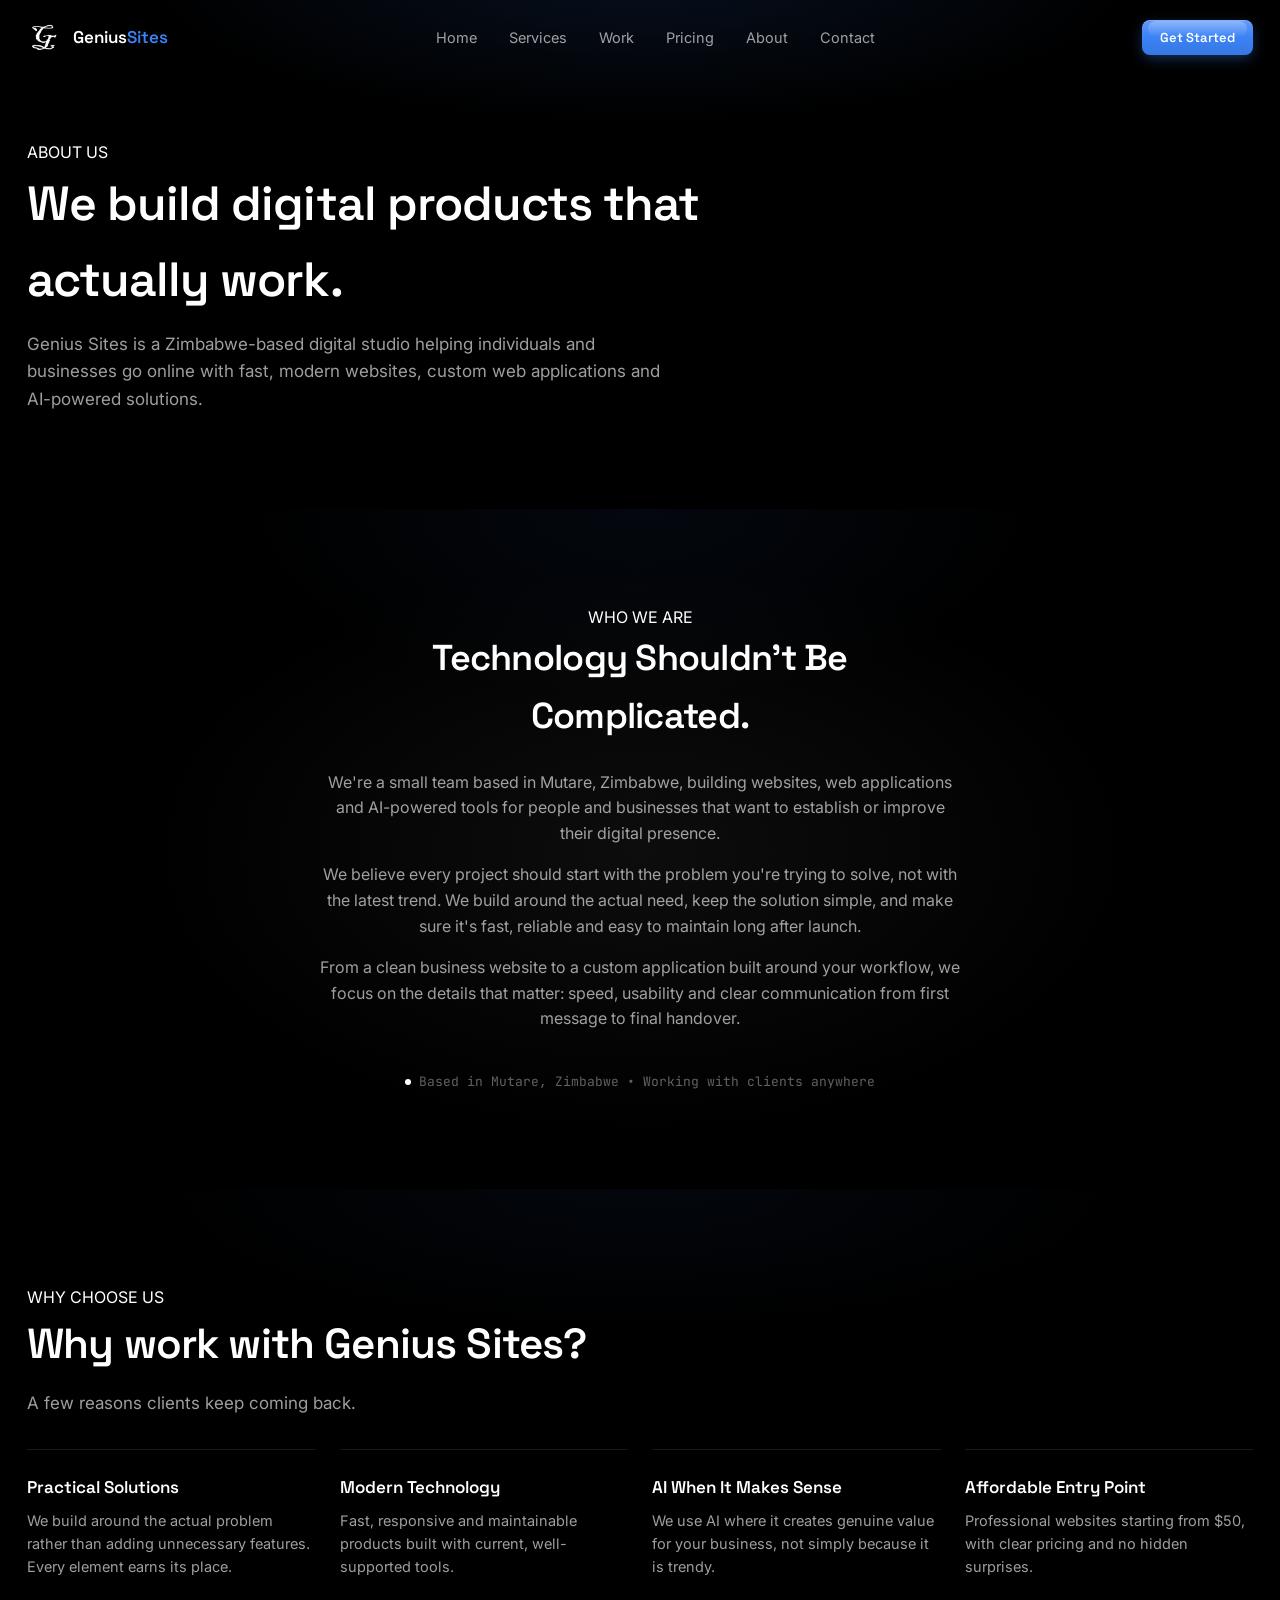
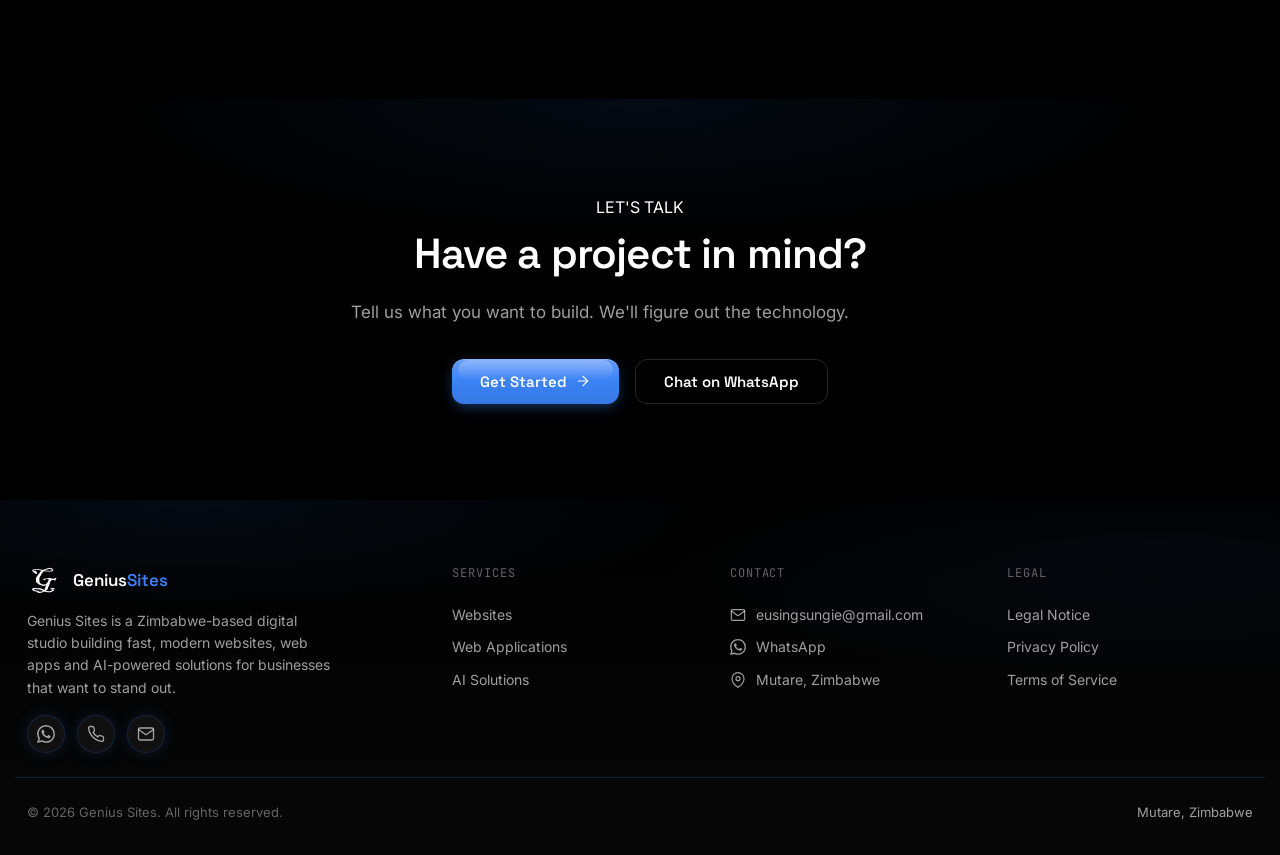
==== about.html @ 7bc40014 "Add About page with About Us and Why Choose Us sections, link nav to it" ====
<!DOCTYPE html>
<html lang="en" class="no-js">
<head>
<script>document.documentElement.classList.replace('no-js','js');</script>
<meta charset="UTF-8">
<meta name="viewport" content="width=device-width, initial-scale=1.0">
<title>About Us — Genius Sites</title>
<meta name="description" content="Learn about Genius Sites, a Zimbabwe-based digital studio building fast, modern websites, custom web applications and AI-powered solutions — and why businesses choose to work with us.">
<link rel="preconnect" href="https://fonts.googleapis.com">
<link rel="preconnect" href="https://fonts.gstatic.com" crossorigin>
<link href="https://fonts.googleapis.com/css2?family=Space+Grotesk:wght@400;500;600;700&family=Inter:wght@400;500;600;700&family=JetBrains+Mono:wght@400;500&display=swap" rel="stylesheet">
<link rel="stylesheet" href="css/style.css">
<link rel="stylesheet" href="css/responsive.css">
</head>
<body>
<!-- ============ NAVBAR ============ -->
<header class="navbar" id="navbar">
  <div class="navbar__inner container">
    <a href="index.html" class="navbar__brand" aria-label="Genius Sites — home">
      <img src="assets/icons/logo.png" alt="Genius Sites logo" class="navbar__logo">
      <span class="navbar__name">Genius<span class="navbar__name-accent">Sites</span></span>
    </a>

    <nav class="navbar__nav" id="primary-nav" aria-label="Primary">
      <a href="index.html#home" class="navbar__link">Home</a>
      <a href="index.html#services" class="navbar__link">Services</a>
      <a href="index.html#work" class="navbar__link">Work</a>
      <a href="index.html#pricing" class="navbar__link">Pricing</a>
      <a href="about.html" class="navbar__link">About</a>
      <a href="index.html#contact" class="navbar__link">Contact</a>
    </nav>

    <div class="navbar__actions">
      <a href="index.html#contact" class="btn btn--primary btn--sm navbar__cta">Get Started</a>
      <button class="navbar__toggle" id="navToggle" aria-expanded="false" aria-controls="mobileNav" aria-label="Open menu">
        <span class="navbar__toggle-line"></span>
        <span class="navbar__toggle-line"></span>
        <span class="navbar__toggle-line"></span>
      </button>
    </div>
  </div>

  <div class="mobile-nav" id="mobileNav" data-state="closed">
    <nav aria-label="Mobile">
      <a href="index.html#home" class="mobile-nav__link">Home</a>
      <a href="index.html#services" class="mobile-nav__link">Services</a>
      <a href="index.html#work" class="mobile-nav__link">Work</a>
      <a href="index.html#pricing" class="mobile-nav__link">Pricing</a>
      <a href="about.html" class="mobile-nav__link">About</a>
      <a href="index.html#contact" class="mobile-nav__link">Contact</a>
    </nav>
    <a href="index.html#contact" class="btn btn--primary mobile-nav__cta">Get Started <svg class="icon" viewBox="0 0 24 24" fill="none" stroke-width="1.75" stroke-linecap="round" stroke-linejoin="round" aria-hidden="true"><line x1="5" y1="12" x2="19" y2="12"></line><polyline points="12 5 19 12 12 19"></polyline></svg></a>
  </div>
</header>

<main id="main">

  <!-- ============ ABOUT PAGE HERO ============ -->
  <section class="about-hero" aria-labelledby="about-hero-heading">
    <div class="container">
      <div class="section-head">
        <p class="eyebrow">ABOUT US</p>
        <h1 id="about-hero-heading" class="section-head__title">We build digital products that actually work.</h1>
        <p class="section-head__sub">Genius Sites is a Zimbabwe-based digital studio helping individuals and businesses go online with fast, modern websites, custom web applications and AI-powered solutions.</p>
      </div>
    </div>
  </section>

  <!-- ============ ABOUT ============ -->
  <section class="about" aria-label="Who we are">
    <div class="container about__container">
      <div class="about__content">
        <p class="eyebrow">WHO WE ARE</p>
        <h2 class="about__title">Technology Shouldn't Be Complicated.</h2>
        <p class="about__text">We're a small team based in Mutare, Zimbabwe, building websites, web applications and AI-powered tools for people and businesses that want to establish or improve their digital presence.</p>
        <p class="about__text">We believe every project should start with the problem you're trying to solve, not with the latest trend. We build around the actual need, keep the solution simple, and make sure it's fast, reliable and easy to maintain long after launch.</p>
        <p class="about__text">From a clean business website to a custom application built around your workflow, we focus on the details that matter: speed, usability and clear communication from first message to final handover.</p>
        <p class="about__location"><span class="about__location-dot" aria-hidden="true"></span>Based in Mutare, Zimbabwe &bull; Working with clients anywhere</p>
      </div>
    </div>
  </section>

  <!-- ============ WHY CHOOSE US ============ -->
  <section class="values" aria-label="Why choose us">
    <div class="container">
      <div class="section-head">
        <p class="eyebrow">WHY CHOOSE US</p>
        <h2 class="section-head__title">Why work with Genius Sites?</h2>
        <p class="section-head__sub">A few reasons clients keep coming back.</p>
      </div>

      <div class="values-grid">
        <div class="value-card reveal-on-scroll">
          <h3 class="value-card__title">Practical Solutions</h3>
          <p class="value-card__desc">We build around the actual problem rather than adding unnecessary features. Every element earns its place.</p>
        </div>
        <div class="value-card reveal-on-scroll">
          <h3 class="value-card__title">Modern Technology</h3>
          <p class="value-card__desc">Fast, responsive and maintainable products built with current, well-supported tools.</p>
        </div>
        <div class="value-card reveal-on-scroll">
          <h3 class="value-card__title">AI When It Makes Sense</h3>
          <p class="value-card__desc">We use AI where it creates genuine value for your business, not simply because it is trendy.</p>
        </div>
        <div class="value-card reveal-on-scroll">
          <h3 class="value-card__title">Affordable Entry Point</h3>
          <p class="value-card__desc">Professional websites starting from $50, with clear pricing and no hidden surprises.</p>
        </div>
      </div>
    </div>
  </section>

  <!-- ============ CTA ============ -->
  <section class="about-cta" aria-label="Start a project">
    <div class="container">
      <div class="section-head">
        <p class="eyebrow">LET'S TALK</p>
        <h2 class="section-head__title">Have a project in mind?</h2>
        <p class="section-head__sub">Tell us what you want to build. We'll figure out the technology.</p>
      </div>
      <div class="about-cta__actions">
        <a href="index.html#contact" class="btn btn--primary btn--lg">Get Started
          <svg class="icon" viewBox="0 0 24 24" fill="none" stroke-width="1.75" stroke-linecap="round" stroke-linejoin="round" aria-hidden="true"><line x1="5" y1="12" x2="19" y2="12"></line><polyline points="12 5 19 12 12 19"></polyline></svg>
        </a>
        <a href="https://wa.me/263776398294" class="btn btn--ghost btn--lg" target="_blank" rel="noopener">Chat on WhatsApp</a>
      </div>
    </div>
  </section>

</main>

<!-- ============ FOOTER ============ -->
<footer class="footer">
  <div class="container footer__inner">
    <div class="footer__brand">
      <a href="index.html" class="navbar__brand">
        <img src="assets/icons/logo.png" alt="Genius Sites logo" class="navbar__logo">
        <span class="navbar__name">Genius<span class="navbar__name-accent">Sites</span></span>
      </a>
      <p class="footer__about">Genius Sites is a Zimbabwe-based digital studio building fast, modern websites, web apps and AI-powered solutions for businesses that want to stand out.</p>
      <div class="footer__social">
        <a href="https://wa.me/263776398294" class="footer__social-link" target="_blank" rel="noopener" aria-label="WhatsApp">
          <svg class="icon" viewBox="0 0 24 24" fill="currentColor" stroke="none" aria-hidden="true"><path d="M17.472 14.382c-.297-.149-1.758-.867-2.03-.967-.273-.099-.471-.148-.67.15-.197.297-.767.966-.94 1.164-.173.199-.347.223-.644.075-.297-.15-1.255-.463-2.39-1.475-.883-.788-1.48-1.761-1.653-2.059-.173-.297-.018-.458.13-.606.134-.133.298-.347.446-.52.149-.174.198-.298.298-.497.099-.198.05-.371-.025-.52-.075-.149-.669-1.612-.916-2.207-.242-.579-.487-.5-.669-.51-.173-.008-.371-.01-.57-.01-.198 0-.52.074-.792.372-.272.297-1.04 1.016-1.04 2.479 0 1.462 1.065 2.875 1.213 3.074.149.198 2.096 3.2 5.077 4.487.709.306 1.262.489 1.694.625.712.227 1.36.195 1.871.118.571-.085 1.758-.719 2.006-1.413.248-.694.248-1.289.173-1.413-.074-.124-.272-.198-.57-.347m-5.421 7.403h-.004a9.87 9.87 0 01-5.031-1.378l-.361-.214-3.741.982.998-3.648-.235-.374a9.86 9.86 0 01-1.51-5.26c.001-5.45 4.436-9.884 9.888-9.884 2.64 0 5.122 1.03 6.988 2.898a9.825 9.825 0 012.893 6.994c-.003 5.45-4.437 9.884-9.885 9.884m8.413-18.297A11.815 11.815 0 0012.05 0C5.495 0 .16 5.335.157 11.892c0 2.096.547 4.142 1.588 5.945L.057 24l6.305-1.654a11.882 11.882 0 005.683 1.448h.005c6.554 0 11.89-5.335 11.893-11.893a11.821 11.821 0 00-3.48-8.413z"></path></svg>
        </a>
        <a href="tel:+263776398294" class="footer__social-link" aria-label="Call +263 776 398 294">
          <svg class="icon" viewBox="0 0 24 24" fill="none" stroke-width="1.75" stroke-linecap="round" stroke-linejoin="round" aria-hidden="true"><path d="M22 16.92v3a2 2 0 0 1-2.18 2 19.79 19.79 0 0 1-8.63-3.07 19.5 19.5 0 0 1-6-6 19.79 19.79 0 0 1-3.07-8.67A2 2 0 0 1 4.11 2h3a2 2 0 0 1 2 1.72 12.84 12.84 0 0 0 .7 2.81 2 2 0 0 1-.45 2.11L8.09 9.91a16 16 0 0 0 6 6l1.27-1.27a2 2 0 0 1 2.11-.45 12.84 12.84 0 0 0 2.81.7A2 2 0 0 1 22 16.92z"></path></svg>
        </a>
        <a href="mailto:eusingsungie@gmail.com" class="footer__social-link" aria-label="Email eusingsungie@gmail.com">
          <svg class="icon" viewBox="0 0 24 24" fill="none" stroke-width="1.75" stroke-linecap="round" stroke-linejoin="round" aria-hidden="true"><path d="M4 4h16c1.1 0 2 .9 2 2v12c0 1.1-.9 2-2 2H4c-1.1 0-2-.9-2-2V6c0-1.1.9-2 2-2z"></path><polyline points="22 6 12 13 2 6"></polyline></svg>
        </a>
      </div>
    </div>

    <div class="footer__col">
      <h4>Services</h4>
      <a href="index.html#services">Websites</a>
      <a href="index.html#services">Web Applications</a>
      <a href="index.html#services">AI Solutions</a>
    </div>

    <div class="footer__col">
      <h4>Contact</h4>
      <a href="mailto:eusingsungie@gmail.com" class="footer__contact">
        <svg class="icon" viewBox="0 0 24 24" fill="none" stroke-width="1.75" stroke-linecap="round" stroke-linejoin="round" aria-hidden="true"><path d="M4 4h16c1.1 0 2 .9 2 2v12c0 1.1-.9 2-2 2H4c-1.1 0-2-.9-2-2V6c0-1.1.9-2 2-2z"></path><polyline points="22 6 12 13 2 6"></polyline></svg>
        <span>eusingsungie@gmail.com</span>
      </a>
      <a href="https://wa.me/263776398294" target="_blank" rel="noopener" class="footer__contact">
        <svg class="icon" viewBox="0 0 24 24" fill="currentColor" stroke="none" aria-hidden="true"><path d="M17.472 14.382c-.297-.149-1.758-.867-2.03-.967-.273-.099-.471-.148-.67.15-.197.297-.767.966-.94 1.164-.173.199-.347.223-.644.075-.297-.15-1.255-.463-2.39-1.475-.883-.788-1.48-1.761-1.653-2.059-.173-.297-.018-.458.13-.606.134-.133.298-.347.446-.52.149-.174.198-.298.298-.497.099-.198.05-.371-.025-.52-.075-.149-.669-1.612-.916-2.207-.242-.579-.487-.5-.669-.51-.173-.008-.371-.01-.57-.01-.198 0-.52.074-.792.372-.272.297-1.04 1.016-1.04 2.479 0 1.462 1.065 2.875 1.213 3.074.149.198 2.096 3.2 5.077 4.487.709.306 1.262.489 1.694.625.712.227 1.36.195 1.871.118.571-.085 1.758-.719 2.006-1.413.248-.694.248-1.289.173-1.413-.074-.124-.272-.198-.57-.347m-5.421 7.403h-.004a9.87 9.87 0 01-5.031-1.378l-.361-.214-3.741.982.998-3.648-.235-.374a9.86 9.86 0 01-1.51-5.26c.001-5.45 4.436-9.884 9.888-9.884 2.64 0 5.122 1.03 6.988 2.898a9.825 9.825 0 012.893 6.994c-.003 5.45-4.437 9.884-9.885 9.884m8.413-18.297A11.815 11.815 0 0012.05 0C5.495 0 .16 5.335.157 11.892c0 2.096.547 4.142 1.588 5.945L.057 24l6.305-1.654a11.882 11.882 0 005.683 1.448h.005c6.554 0 11.89-5.335 11.893-11.893a11.821 11.821 0 00-3.48-8.413z"></path></svg>
        <span>WhatsApp</span>
      </a>
      <span class="footer__placeholder footer__contact">
        <svg class="icon" viewBox="0 0 24 24" fill="none" stroke-width="1.75" stroke-linecap="round" stroke-linejoin="round" aria-hidden="true"><path d="M21 10c0 7-9 13-9 13s-9-6-9-13a9 9 0 0 1 18 0z"></path><circle cx="12" cy="10" r="3"></circle></svg>
        <span>Mutare, Zimbabwe</span>
      </span>
    </div>

    <div class="footer__col">
      <h4>Legal</h4>
      <a href="legal.html#legal-notice">Legal Notice</a>
      <a href="legal.html#privacy-policy">Privacy Policy</a>
      <a href="legal.html#terms-of-service">Terms of Service</a>
    </div>
  </div>

  <div class="container footer__bottom">
    <p>© 2026 Genius Sites. All rights reserved.</p>
    <p class="footer__location">Mutare, Zimbabwe</p>
  </div>
</footer>

<script src="js/animations.js" defer></script>
<script src="js/main.js" defer></script>
</body>
</html>
---- css/style.css ----
:root {
  /* Color: true black base with graduated near-black surfaces */
  --bg: #000000;
  --bg-alt: #060606;
  --surface: #0c0c0c;
  --surface-2: #101010;
  --surface-hover: #151515;
  --border: rgba(255, 255, 255, 0.09);
  --border-strong: rgba(255, 255, 255, 0.18);

  --text-primary: #ffffff;
  --text-secondary: rgba(255, 255, 255, 0.62);
  --text-tertiary: rgba(255, 255, 255, 0.38);

  /* White is the only accent. Contrast does the work color did before. */
  --accent: #ffffff;
  --accent-hover: #e6e6e6;
  --accent-dim: rgba(255, 255, 255, 0.08);
  --accent-border: rgba(255, 255, 255, 0.24);

  /* Brand accent — electric blue, used sparingly across touchpoints */
  --brand: #3b82f6;
  --brand-hover: #2563eb;
  --brand-dim: rgba(59, 130, 246, 0.14);
  --brand-glow: rgba(59, 130, 246, 0.45);
  --brand-border: rgba(59, 130, 246, 0.4);

  /* Reserved semantic colors — used only where meaning requires it
     (form errors, live-status), never for branding or decoration */
  --error: #ff6b6b;

  /* Type */
  --font-display: "Space Grotesk", "Inter", sans-serif;
  --font-heading: "Space Grotesk", "Inter", sans-serif;
  --font-body: "Inter", -apple-system, BlinkMacSystemFont, sans-serif;
  --font-mono: "JetBrains Mono", "SFMono-Regular", Consolas, monospace;

  /* Spacing scale */
  --sp-1: 4px;
  --sp-2: 8px;
  --sp-3: 12px;
  --sp-4: 16px;
  --sp-5: 24px;
  --sp-6: 32px;
  --sp-7: 48px;
  --sp-8: 64px;
  --sp-9: 96px;
  --sp-10: 128px;

  /* Radius */
  --radius-sm: 6px;
  --radius-md: 12px;
  --radius-lg: 20px;
  --radius-full: 999px;
  --radius-btn: 8px;
  --radius-btn-lg: 12px;

  /* Motion */
  --ease: cubic-bezier(0.22, 1, 0.36, 1);
  --dur-fast: 160ms;
  --dur-med: 320ms;
  --dur-slow: 600ms;

  --container-w: 1250px;
  --nav-h: 76px;
}

/* ============ RESET ============ */
*, *::before, *::after { box-sizing: border-box; }
html { scroll-behavior: smooth; }
body {
  margin: 0;
  background:
    radial-gradient(ellipse 80% 45% at 50% -10%, rgba(59, 130, 246, 0.08), transparent 65%),
    var(--bg);
  color: var(--text-primary);
  font-family: var(--font-body);
  font-size: 16px;
  line-height: 1.6;
  -webkit-font-smoothing: antialiased;
  overflow-x: hidden;
}
img { max-width: 100%; display: block; }
a { color: inherit; text-decoration: none; }
ul, ol { margin: 0; padding: 0; list-style: none; }
h1, h2, h3, h4, p { margin: 0; }
button { font: inherit; cursor: pointer; background: none; border: none; color: inherit; }
input, select, textarea { font: inherit; }

.icon {
  width: 16px;
  height: 16px;
  flex-shrink: 0;
  stroke: currentColor;
  vertical-align: -2px;
}
.icon--lg { width: 20px; height: 20px; }

.sr-only {
  position: absolute; width: 1px; height: 1px;
  padding: 0; margin: -1px; overflow: hidden;
  clip: rect(0,0,0,0); white-space: nowrap; border: 0;
}
.skip-link {
  position: absolute; top: -48px; left: var(--sp-4);
  background: #fff; color: #000;
  padding: var(--sp-3) var(--sp-4); border-radius: var(--radius-sm);
  z-index: 999; transition: top var(--dur-fast) var(--ease);
  font-weight: 600;
}
.skip-link:focus { top: var(--sp-4); }

:focus-visible {
  outline: 2px solid var(--brand);
  outline-offset: 3px;
  border-radius: var(--radius-sm);
}

.container {
  max-width: var(--container-w);
  margin: 0 auto;
  padding: 0 var(--sp-3);
}

@media (prefers-reduced-motion: reduce) {
  *, *::before, *::after {
    animation-duration: 0.001ms !important;
    animation-iteration-count: 1 !important;
    transition-duration: 0.001ms !important;
    scroll-behavior: auto !important;
  }
}

/* ============ TYPOGRAPHY ============ */
.section-head {
  max-width: 640px;
  margin: 0 0 var(--sp-6);
}
.section-head__title {
  font-family: var(--font-display);
  font-size: clamp(28px, 3.6vw, 42px);
  font-weight: 600;
  letter-spacing: -0.02em;
  color: var(--text-primary);
  margin-bottom: var(--sp-3);
}
.section-head__sub {
  color: var(--text-secondary);
  font-size: 17px;
  max-width: 560px;
}

/* ============ BUTTONS ============ */
.btn, .btn-primary, .btn-outline, .btn-danger {
  display: inline-flex;
  align-items: center;
  justify-content: center;
  gap: var(--sp-2);
  padding: 10px 20px;
  font-family: var(--font-heading);
  font-size: 14px;
  font-weight: 600;
  line-height: 1;
  border: none;
  border-radius: var(--radius-btn);
  cursor: pointer;
  transition: transform var(--dur-fast) var(--ease), background var(--dur-fast) var(--ease), border-color var(--dur-fast) var(--ease), box-shadow var(--dur-fast) var(--ease), color var(--dur-fast) var(--ease);
  white-space: nowrap;
  text-decoration: none;
}
.btn:active, .btn-primary:active, .btn-outline:active, .btn-danger:active { transform: translateY(0); }

.btn--sm, .btn-sm { padding: 8px 18px; font-size: 13px; }
.btn--lg, .btn-lg { padding: 14px 28px; font-size: 15px; border-radius: var(--radius-btn-lg); }
.btn--full, .btn-full { width: 100%; justify-content: center; }

/* Primary — glossy 3D signature */
.btn--primary, .btn-primary {
  position: relative;
  background: linear-gradient(180deg, rgba(255,255,255,0.20) 0%, rgba(255,255,255,0) 50%, rgba(0,0,0,0.08) 100%), var(--brand);
  color: #fff;
  box-shadow: 0 4px 14px -2px var(--brand-glow), inset 0 1px 0 rgba(255,255,255,0.22);
}
.btn--primary::after, .btn-primary::after {
  content: '';
  position: absolute;
  top: 1px; left: 6px; right: 6px;
  height: 45%;
  background: linear-gradient(180deg, rgba(255,255,255,0.28) 0%, rgba(255,255,255,0) 100%);
  border-radius: inherit;
  pointer-events: none;
}
.btn--primary:hover, .btn-primary:hover {
  background: linear-gradient(180deg, rgba(255,255,255,0.22) 0%, rgba(255,255,255,0) 50%, rgba(0,0,0,0.06) 100%), var(--brand-hover);
  box-shadow: 0 6px 20px -2px var(--brand-glow), inset 0 1px 0 rgba(255,255,255,0.25);
  transform: translateY(-1px);
}
.btn--primary:active, .btn-primary:active {
  box-shadow: 0 1px 3px rgba(0,0,0,0.30), inset 0 2px 4px rgba(0,0,0,0.12);
}
.btn--primary .icon { stroke: #fff; }

/* Outline — dark landing theme */
.btn--secondary, .btn--ghost, .btn-outline {
  background: transparent;
  color: var(--text-primary);
  border: 1.5px solid rgba(255,255,255,0.15);
}
.btn--secondary:hover, .btn--ghost:hover, .btn-outline:hover {
  border-color: var(--brand);
  color: var(--text-primary);
  background: var(--brand-dim);
}

/* Danger */
.btn-danger {
  background: linear-gradient(180deg, rgba(255,255,255,0.20) 0%, rgba(255,255,255,0) 50%, rgba(0,0,0,0.08) 100%), var(--error);
  color: #fff;
  box-shadow: 0 4px 14px -2px rgba(220, 38, 38, 0.30), inset 0 1px 0 rgba(255,255,255,0.20);
}
.btn-danger:hover {
  background: linear-gradient(180deg, rgba(255,255,255,0.22) 0%, rgba(255,255,255,0) 50%, rgba(0,0,0,0.06) 100%), #b91c1c;
  box-shadow: 0 8px 24px -4px rgba(220, 38, 38, 0.35), inset 0 1px 0 rgba(255,255,255,0.22);
  transform: translateY(-1px);
}

/* ============ BADGES ============ */
.badge-row { display: flex; flex-wrap: wrap; gap: var(--sp-2); margin: var(--sp-4) 0; }
.badge {
  font-family: var(--font-mono);
  font-size: 11.5px;
  letter-spacing: 0.03em;
  padding: 5px 11px;
  border-radius: var(--radius-full);
  border: 1px solid var(--border-strong);
  color: var(--text-secondary);
  background: var(--surface-2);
}
.badge--accent { color: #fff; border-color: var(--brand); background: var(--brand); font-weight: 600; }

/* ============ NAVBAR ============ */
.navbar {
  position: fixed;
  top: 0; left: 0; right: 0;
  z-index: 100;
  height: var(--nav-h);
  display: flex;
  align-items: center;
  background: transparent;
  border-bottom: 1px solid transparent;
  transition: background var(--dur-med) var(--ease), border-color var(--dur-med) var(--ease);
}
.navbar[data-scrolled="true"] {
  background: rgba(0, 0, 0, 0.78);
  backdrop-filter: blur(14px) saturate(140%);
  -webkit-backdrop-filter: blur(14px) saturate(140%);
  border-bottom-color: var(--border);
}
.navbar__inner {
  display: flex;
  align-items: center;
  justify-content: space-between;
  width: 100%;
}
.navbar__brand { display: flex; align-items: center; gap: var(--sp-3); }
.navbar__logo {
  width: 34px; height: 34px;
  object-fit: contain;
  border-radius: var(--radius-sm);
}
.navbar__mark {
  width: 34px; height: 34px;
  display: grid; place-items: center;
  background: #fff;
  border: 1px solid #fff;
  border-radius: var(--radius-sm);
  color: #000;
  font-family: var(--font-mono);
  font-size: 13px; font-weight: 700;
}
.navbar__name {
  font-family: var(--font-display);
  font-weight: 600;
  font-size: 17px;
  color: var(--text-primary);
}
.navbar__name-accent { color: var(--brand); }

.navbar__nav { display: flex; align-items: center; gap: var(--sp-6); }
.navbar__link {
  font-size: 14.5px;
  color: var(--text-secondary);
  position: relative;
  padding: 6px 0;
  transition: color var(--dur-fast) var(--ease);
}
.navbar__link::after {
  content: "";
  position: absolute; left: 0; right: 100%; bottom: 0;
  height: 1px; background: var(--brand);
  transition: right var(--dur-med) var(--ease);
}
.navbar__link:hover { color: var(--text-primary); }
.navbar__link:hover::after { right: 0; }

.navbar__actions { display: flex; align-items: center; gap: var(--sp-4); }
.navbar__cta { display: inline-flex; padding-top: 11px; padding-bottom: 11px; }

.navbar__toggle {
  display: none;
  flex-direction: column;
  justify-content: center;
  gap: 5px;
  width: 40px; height: 40px;
  background: var(--surface-2);
  border: 1px solid var(--border-strong);
  border-radius: var(--radius-sm);
}
.navbar__toggle-line {
  width: 18px; height: 1.5px;
  background: var(--text-primary);
  margin: 0 auto;
  transition: transform var(--dur-med) var(--ease), opacity var(--dur-fast) var(--ease);
}
.navbar__toggle[aria-expanded="true"] .navbar__toggle-line:nth-child(1) { transform: translateY(6.5px) rotate(45deg); }
.navbar__toggle[aria-expanded="true"] .navbar__toggle-line:nth-child(2) { opacity: 0; }
.navbar__toggle[aria-expanded="true"] .navbar__toggle-line:nth-child(3) { transform: translateY(-6.5px) rotate(-45deg); }

.mobile-nav { display: none; }

/* ============ HERO ============ */
.hero {
  position: relative;
  padding: calc(var(--nav-h) + var(--sp-9)) 0 var(--sp-9);
  overflow: hidden;
  background:
    radial-gradient(ellipse 65% 40% at 50% -5%, rgba(59, 130, 246, 0.14), transparent 65%),
    radial-gradient(ellipse 70% 55% at 50% 0%, #131313 0%, #000 60%),
    #000;
}
.hero__grid {
  position: absolute;
  inset: 0;
  background-image:
    linear-gradient(to right, rgba(255,255,255,0.045) 1px, transparent 1px),
    linear-gradient(to bottom, rgba(255,255,255,0.045) 1px, transparent 1px);
  background-size: 64px 64px;
  mask-image: radial-gradient(ellipse 60% 55% at 50% 20%, black 10%, transparent 75%);
  -webkit-mask-image: radial-gradient(ellipse 60% 55% at 50% 20%, black 10%, transparent 75%);
  pointer-events: none;
}
.hero__container { position: relative; text-align: center; max-width: 820px; }
.hero__eyebrow { justify-content: center; }
.hero__headline {
  font-family: var(--font-display);
  font-weight: 600;
  font-size: clamp(34px, 5.6vw, 62px);
  line-height: 1.12;
  letter-spacing: -0.03em;
  color: var(--text-primary);
}
.hero__headline span { display: block; }
.hero__headline-accent {
  background: linear-gradient(100deg, #fff 15%, var(--brand) 45%, #9bc1ff 60%, var(--brand) 75%, #fff 90%);
  background-size: 250% 100%;
  -webkit-background-clip: text;
  background-clip: text;
  color: transparent;
  animation: sheen 6s ease-in-out infinite;
}
@keyframes sheen {
  0%, 100% { background-position: 0% 50%; }
  50% { background-position: 100% 50%; }
}
.hero__sub {
  margin: var(--sp-6) auto 0;
  max-width: 560px;
  font-size: 18px;
  color: var(--text-secondary);
}
.hero__actions {
  display: flex;
  justify-content: center;
  gap: var(--sp-4);
  margin-top: var(--sp-7);
  flex-wrap: wrap;
}
.hero__price {
  margin-top: var(--sp-6);
  font-family: var(--font-mono);
  font-size: 13.5px;
  color: var(--text-tertiary);
}
.hero__price strong { color: var(--text-primary); }

/* Floating contact rail — bottom-left, visible before scrolling */
.hero__contacts {
  position: fixed;
  left: clamp(16px, 2vw, 28px);
  bottom: clamp(16px, 2vw, 28px);
  z-index: 60;
  display: flex;
  flex-direction: column;
  gap: var(--sp-3);
  transition: opacity var(--dur-med) var(--ease), transform var(--dur-med) var(--ease), visibility var(--dur-med) var(--ease);
}
.hero__contacts.is-hidden {
  opacity: 0;
  transform: translateY(12px);
  visibility: hidden;
  pointer-events: none;
}
.hero__contact {
  position: relative;
  width: 40px;
  height: 40px;
  display: inline-block;
  background: var(--surface-2);
  border-radius: 50%;
  color: var(--text-secondary);
  border: 1px solid rgba(59, 130, 246, 0.18);
  box-shadow: 0 0 18px -6px var(--brand-glow);
  transition: background var(--dur-fast) var(--ease), color var(--dur-fast) var(--ease), transform var(--dur-fast) var(--ease);
}
.hero__contact .icon {
  position: absolute;
  top: 50%;
  left: 50%;
  transform: translate(-50%, -50%);
  width: 18px;
  height: 18px;
  margin: 0;
  stroke-width: 1.75;
  transition: transform var(--dur-med) var(--ease), color var(--dur-fast) var(--ease);
}
.hero__contact:hover { color: var(--brand); transform: translateY(-2px); }
.hero__contact:hover .icon { transform: translate(-50%, -50%) scale(1.4); }
.hero__contact .icon[fill="currentColor"] { stroke: none; }

/* reveal-on-load (hero) */
.reveal {
  opacity: 0;
  transform: translateY(16px);
  animation: reveal-in var(--dur-slow) var(--ease) forwards;
}
.reveal--1 { animation-delay: .05s; }
.reveal--2 { animation-delay: .13s; }
.reveal--3 { animation-delay: .21s; }
.reveal--4 { animation-delay: .30s; }
.reveal--5 { animation-delay: .38s; }
.reveal--6 { animation-delay: .46s; }
@keyframes reveal-in { to { opacity: 1; transform: translateY(0); } }

/* reveal-on-scroll (rest of page) */
.reveal-on-scroll {
  opacity: 0;
  transform: translateY(24px);
  transition: opacity 0.7s var(--ease), transform 0.7s var(--ease);
}
.reveal-on-scroll.is-visible { opacity: 1; transform: translateY(0); }
/* No-JS fallback: never leave content invisible if animations.js fails to load */
.no-js .reveal-on-scroll { opacity: 1; transform: none; }

/* ============ FEATURED PROJECT ============ */
.featured { padding: var(--sp-8) 0; background: radial-gradient(ellipse 75% 60% at 50% -10%, rgba(59, 130, 246, 0.09), transparent 70%), linear-gradient(180deg, #000 0%, #070707 100%); }
.featured__card {
  display: grid;
  grid-template-columns: 1.1fr 1fr;
  gap: var(--sp-8);
  align-items: center;
  background: linear-gradient(155deg, rgba(59,130,246,0.06), transparent 30%), linear-gradient(155deg, #0e0e0e 0%, #070707 100%);
  border: 1px solid rgba(59, 130, 246, 0.18);
  border-radius: var(--radius-lg);
  padding: var(--sp-8);
}
.featured__browser {
  border-radius: var(--radius-md);
  border: 1px solid var(--border-strong);
  overflow: hidden;
  background: linear-gradient(160deg, #111 0%, #020202 100%);
}
.featured__browser--image {
  position: relative;
  height: 360px;
  background-size: contain;
  background-position: center;
  background-repeat: no-repeat;
}
.featured__browser--image::after {
  content: "";
  position: absolute;
  inset: 0;
  background: linear-gradient(180deg, rgba(0, 0, 0, 0.1) 0%, rgba(0, 0, 0, 0) 45%, rgba(0, 0, 0, 0.5) 100%);
}
.featured__browser-bar {
  display: flex; gap: 6px;
  padding: var(--sp-3) var(--sp-4);
  border-bottom: 1px solid var(--border);
}
.featured__browser-bar span {
  width: 9px; height: 9px; border-radius: 50%;
  background: var(--border-strong);
}
.featured__browser-body { padding: var(--sp-6); }
.featured__mock-chart {
  display: flex; align-items: flex-end; gap: var(--sp-3);
  height: 120px; margin-bottom: var(--sp-6);
}
.featured__mock-chart .bar {
  flex: 1;
  height: var(--h);
  background: linear-gradient(180deg, #fff, rgba(255,255,255,0.15));
  border-radius: 4px 4px 0 0;
}
.featured__mock-lines span {
  display: block; height: 8px; border-radius: 4px;
  background: var(--border-strong);
  margin-bottom: var(--sp-3);
}
.featured__mock-lines span:nth-child(1) { width: 90%; }
.featured__mock-lines span:nth-child(2) { width: 65%; }
.featured__mock-lines span:nth-child(3) { width: 78%; }

.featured__title {
  font-family: var(--font-display);
  font-size: 30px; font-weight: 600;
  margin-bottom: var(--sp-2);
}
.featured__subtitle { color: var(--text-secondary); font-size: 15px; font-weight: 500; margin-bottom: var(--sp-4); }
.featured__desc { color: var(--text-secondary); font-size: 16px; max-width: 480px; }
.featured__actions { display: flex; gap: var(--sp-4); margin-top: var(--sp-5); flex-wrap: wrap; }

/* Featured carousel */
.featured-carousel { position: relative; }
.featured-carousel__viewport {
  position: relative;
  overflow: hidden;
  border-radius: var(--radius-lg);
}
.featured-carousel__track {
  display: flex;
  transition: transform 0.75s cubic-bezier(0.16, 1, 0.3, 1);
}
.featured-carousel__track > .featured__card {
  flex: 0 0 100%;
  min-width: 0;
  transition: opacity 0.6s ease;
}
.featured-carousel__track > .featured__card:not(.is-active) { opacity: 0.4; }
.featured-carousel__nav {
  display: flex;
  align-items: center;
  justify-content: center;
  margin-top: var(--sp-5);
}
.featured-carousel__arrow {
  position: absolute;
  top: 50%;
  transform: translateY(-50%);
  z-index: 5;
  width: 44px; height: 44px;
  display: inline-flex; align-items: center; justify-content: center;
  border-radius: 50%;
  border: 1px solid var(--border-strong);
  background: rgba(12, 12, 12, 0.85);
  color: var(--text-primary);
  box-shadow: 0 6px 18px -8px rgba(0, 0, 0, 0.8);
  transition: color var(--dur-fast) var(--ease), border-color var(--dur-fast) var(--ease), background var(--dur-fast) var(--ease), transform var(--dur-fast) var(--ease);
}
.featured-carousel__arrow:hover { color: var(--brand); border-color: var(--brand-border); background: var(--brand-dim); }
.featured-carousel__arrow[data-dir="prev"] { left: var(--sp-4); }
.featured-carousel__arrow[data-dir="next"] { right: var(--sp-4); }
.featured-carousel__dots { display: flex; gap: var(--sp-2); }
.featured-carousel__dot {
  width: 8px; height: 8px;
  padding: 0;
  border-radius: var(--radius-full);
  background: var(--border-strong);
  transition: width var(--dur-med) var(--ease), background var(--dur-med) var(--ease);
}
.featured-carousel__dot.is-active { background: var(--brand); width: 24px; }
.featured-carousel__dot:focus-visible { outline: 2px solid var(--brand); outline-offset: 2px; }

/* ============ SERVICES ============ */
.services { padding: var(--sp-9) 0; background: radial-gradient(ellipse 60% 40% at 50% 0%, rgba(59, 130, 246, 0.07), transparent 70%), #000; }
.service-grid {
  display: grid;
  grid-template-columns: repeat(3, 1fr);
  gap: var(--sp-5);
}
.service-card {
  background: linear-gradient(160deg, #0d0d0d 0%, #050505 100%);
  border: 1px solid var(--border);
  border-radius: var(--radius-lg);
  padding: var(--sp-6);
  transition: transform var(--dur-med) var(--ease), border-color var(--dur-med) var(--ease), background var(--dur-med) var(--ease);
}
.service-card:hover {
  transform: translateY(-4px);
  border-color: var(--brand-border);
  background: linear-gradient(160deg, rgba(59,130,246,0.08), transparent 35%), linear-gradient(160deg, #141414 0%, #060606 100%);
}
.service-card--accent { border-color: var(--brand-border); }
.service-card__top {
  display: flex;
  align-items: center;
  justify-content: space-between;
  margin-bottom: var(--sp-4);
}
.service-card__icon {
  width: 44px; height: 44px;
  display: inline-flex; align-items: center; justify-content: center;
  border-radius: var(--radius-md);
  background: var(--surface-2);
  border: 1px solid var(--border);
  color: var(--brand);
}
.service-card--accent .service-card__icon {
  background: var(--brand-dim);
  border-color: var(--brand-border);
  color: var(--brand);
}
.service-card__index {
  font-family: var(--font-mono);
  font-size: 13px;
  color: var(--text-tertiary);
}
.service-card__title {
  font-family: var(--font-display);
  font-size: 21px; font-weight: 600;
  margin: 0 0 var(--sp-2);
}
.service-card__desc { color: var(--text-secondary); font-size: 15px; margin-bottom: var(--sp-5); }
.service-card__list {
  border-top: 1px solid var(--border);
  padding-top: var(--sp-4);
  margin-bottom: var(--sp-5);
}
.service-card__list li {
  color: var(--text-secondary);
  font-size: 14px;
  padding: 5px 0;
  position: relative;
  padding-left: 16px;
}
.service-card__list li::before {
  content: "";
  position: absolute; left: 0; top: 12px;
  width: 5px; height: 1px;
  background: var(--text-tertiary);
}
.service-card__cta {
  font-weight: 600; font-size: 14.5px;
  color: var(--text-primary);
  display: inline-flex; align-items: center; gap: 6px;
}
.service-card__cta:hover { color: var(--text-secondary); }

/* ============ AI DEMO / CHAT ============ */
@keyframes pulse-dot { 0%, 100% { opacity: 1; } 50% { opacity: 0.4; } }
.chat-widget__title { font-weight: 600; font-size: 14.5px; }
.chat-widget__subtitle { font-size: 12.5px; color: var(--text-tertiary); }

.chat-widget__body {
  height: 320px;
  overflow-y: auto;
  padding: var(--sp-5);
  display: flex;
  flex-direction: column;
  gap: var(--sp-3);
}
.chat-msg {
  max-width: 82%;
  padding: 10px 14px;
  border-radius: var(--radius-md);
  font-size: 14.5px;
  line-height: 1.5;
  animation: msg-in var(--dur-med) var(--ease);
}
@keyframes msg-in { from { opacity: 0; transform: translateY(6px); } to { opacity: 1; transform: translateY(0); } }
.chat-msg--ai {
  background: var(--surface-2);
  border: 1px solid var(--border);
  align-self: flex-start;
  border-bottom-left-radius: 4px;
}
.chat-msg--user {
  background: #fff;
  color: #000;
  align-self: flex-end;
  border-bottom-right-radius: 4px;
}
.chat-typing {
  display: inline-flex; gap: 4px;
  padding: 12px 14px;
  background: var(--surface-2);
  border: 1px solid var(--border);
  border-radius: var(--radius-md);
  border-bottom-left-radius: 4px;
  align-self: flex-start;
}
.chat-typing span {
  width: 6px; height: 6px; border-radius: 50%;
  background: var(--text-tertiary);
  animation: typing-bounce 1.1s infinite ease-in-out;
}
.chat-typing span:nth-child(2) { animation-delay: 0.15s; }
.chat-typing span:nth-child(3) { animation-delay: 0.3s; }
@keyframes typing-bounce { 0%, 60%, 100% { transform: translateY(0); opacity: 0.5; } 30% { transform: translateY(-4px); opacity: 1; } }

.chat-widget__suggestions {
  display: flex; flex-wrap: wrap; gap: var(--sp-2);
  padding: 0 var(--sp-5) var(--sp-4);
}
.chip {
  font-size: 12.5px;
  color: var(--text-secondary);
  background: var(--surface-2);
  border: 1px solid var(--border);
  border-radius: var(--radius-full);
  padding: 7px 13px;
  transition: border-color var(--dur-fast) var(--ease), color var(--dur-fast) var(--ease);
}
.chip:hover { border-color: var(--border-strong); color: var(--text-primary); }

.chat-widget__input-row {
  display: flex; align-items: center; gap: var(--sp-3);
  padding: var(--sp-4) var(--sp-5);
  border-top: 1px solid var(--border);
}
.chat-widget__input-row input {
  flex: 1;
  background: var(--surface-2);
  border: 1px solid var(--border);
  border-radius: var(--radius-full);
  padding: 11px 16px;
  color: var(--text-primary);
}
.chat-widget__input-row input:focus { outline: none; border-color: var(--border-strong); }
.chat-widget__send {
  width: 38px; height: 38px; flex-shrink: 0;
  display: grid; place-items: center;
  border-radius: 50%;
  background: var(--brand);
  color: #fff;
  transition: background var(--dur-fast) var(--ease);
}
.chat-widget__send:hover { background: var(--brand-hover); }

/* ============ PORTFOLIO ============ */
.portfolio { padding: var(--sp-9) 0; background: #000; }
.portfolio-grid {
  display: grid;
  grid-template-columns: repeat(3, 1fr);
  gap: var(--sp-5);
}
.project-card {
  background: linear-gradient(160deg, #0d0d0d 0%, #050505 100%);
  border: 1px solid var(--border);
  border-radius: var(--radius-lg);
  overflow: hidden;
  transition: transform var(--dur-med) var(--ease), border-color var(--dur-med) var(--ease);
}
.project-card:hover { transform: translateY(-4px); border-color: var(--brand-border); }
.project-card__visual {
  height: 160px;
  background: radial-gradient(ellipse at center, #161616 0%, #030303 100%);
  display: grid; place-items: center;
  border-bottom: 1px solid var(--border);
  position: relative;
  overflow: hidden;
}
.project-card__img {
  width: 100%;
  height: 100%;
  object-fit: cover;
  display: block;
  transition: transform var(--dur-med) var(--ease);
}
.project-card:hover .project-card__img { transform: scale(1.06); }
.project-card__glyph {
  font-family: var(--font-mono);
  font-size: 36px;
  color: var(--text-tertiary);
  transition: color var(--dur-med) var(--ease), transform var(--dur-med) var(--ease);
}
.project-card:hover .project-card__glyph { color: #fff; transform: scale(1.08); }
.project-card__body { padding: var(--sp-5); }
.project-card__title { font-family: var(--font-display); font-size: 19px; font-weight: 600; margin-bottom: var(--sp-2); }
.project-card__desc { color: var(--text-secondary); font-size: 14.5px; }
.project-card__actions { display: flex; gap: var(--sp-3); margin-top: var(--sp-4); flex-wrap: wrap; }

/* ============ IDEAS ============ */
.ideas { padding: var(--sp-9) 0; background: radial-gradient(ellipse 55% 40% at 15% 0%, rgba(59, 130, 246, 0.08), transparent 70%), radial-gradient(ellipse 60% 50% at 20% 0%, #0d0d0d 0%, #000 60%), #000; }
.ideas-grid {
  display: grid;
  grid-template-columns: repeat(4, 1fr);
  gap: var(--sp-4);
}
.idea-card {
  display: block;
  background: linear-gradient(160deg, #0c0c0c 0%, #050505 100%);
  border: 1px solid var(--border);
  border-radius: var(--radius-md);
  padding: var(--sp-5);
  transition: border-color var(--dur-med) var(--ease), transform var(--dur-med) var(--ease), background var(--dur-med) var(--ease);
}
.idea-card:hover { border-color: var(--brand-border); transform: translateY(-3px); background: linear-gradient(160deg, rgba(59,130,246,0.08), transparent 35%), linear-gradient(160deg, #141414 0%, #060606 100%); }
.idea-card__title { font-family: var(--font-display); font-size: 16.5px; font-weight: 600; margin-bottom: var(--sp-2); }
.idea-card__desc { color: var(--text-secondary); font-size: 13.5px; }
.ideas__cta { text-align: center; margin-top: var(--sp-7); }

/* ============ PRICING ============ */
.pricing { padding: var(--sp-9) 0; background: radial-gradient(ellipse 55% 45% at 85% 0%, rgba(59, 130, 246, 0.06), transparent 70%), radial-gradient(ellipse 50% 40% at 10% 100%, rgba(59, 130, 246, 0.05), transparent 70%), #000; }
.pricing-grid {
  display: grid;
  grid-template-columns: repeat(3, 1fr);
  gap: var(--sp-5);
  align-items: stretch;
}
.price-card {
  position: relative;
  background: linear-gradient(160deg, #0d0d0d 0%, #050505 100%);
  border: 1px solid var(--border);
  border-radius: var(--radius-lg);
  padding: var(--sp-6);
  display: flex;
  flex-direction: column;
}
.price-card--featured {
  border-color: var(--brand-border);
  background: linear-gradient(165deg, rgba(59,130,246,0.10), transparent 40%), linear-gradient(165deg, #161616 0%, #050505 55%);
}
.price-card__tag {
  position: absolute; top: -13px; left: var(--sp-6);
  background: #fff; color: #000;
  font-size: 11.5px; font-weight: 700;
  padding: 4px 12px; border-radius: var(--radius-full);
}
.price-card__tier { font-family: var(--font-display); font-size: 18px; font-weight: 600; color: var(--text-secondary); }
.price-card__amount { font-family: var(--font-display); font-size: 34px; font-weight: 600; margin: var(--sp-2) 0 var(--sp-3); }
.price-card__desc { color: var(--text-secondary); font-size: 14.5px; margin-bottom: var(--sp-5); min-height: 44px; }
.price-card__list { margin-bottom: var(--sp-6); flex-grow: 1; }
.price-card__list li {
  display: flex;
  align-items: center;
  gap: var(--sp-3);
  font-size: 14px; color: var(--text-secondary);
  padding: 9px 0;
  border-top: 1px solid var(--border);
}
.price-card__list li:first-child { border-top: none; }
.price-card__list .icon { stroke: #fff; }
.price-card__cta { justify-content: center; width: 100%; }
.pricing__note { text-align: center; color: var(--text-tertiary); font-size: 13.5px; margin-top: var(--sp-6); }

/* ============ VALUES ============ */
.values { padding: var(--sp-9) 0; background: radial-gradient(ellipse 55% 40% at 50% 0%, rgba(59, 130, 246, 0.05), transparent 70%), #000; }
.values-grid {
  display: grid;
  grid-template-columns: repeat(4, 1fr);
  gap: var(--sp-5);
}
.value-card {
  padding: var(--sp-5) 0;
  border-top: 1px solid var(--border);
}
.value-card__title { font-family: var(--font-display); font-size: 17px; font-weight: 600; margin-bottom: var(--sp-2); }
.value-card__desc { color: var(--text-secondary); font-size: 14.5px; }

/* ============ ABOUT ============ */
.about { padding: var(--sp-9) 0; background: radial-gradient(ellipse 45% 40% at 50% 0%, rgba(59, 130, 246, 0.06), transparent 70%), radial-gradient(ellipse 55% 60% at 50% 50%, #0d0d0d 0%, #000 70%), #000; }
.about__container { display: flex; justify-content: center; }
.about__content { max-width: 640px; text-align: center; }
.about__title {
  font-family: var(--font-display);
  font-size: clamp(26px, 3.4vw, 36px);
  font-weight: 600;
  letter-spacing: -0.02em;
  margin-bottom: var(--sp-5);
}
.about__text { color: var(--text-secondary); font-size: 16px; margin-bottom: var(--sp-4); }
.about__location {
  margin-top: var(--sp-5);
  font-family: var(--font-mono);
  font-size: 13px;
  color: var(--text-tertiary);
  display: inline-flex; align-items: center; gap: var(--sp-2);
}
.about__location-dot { width: 6px; height: 6px; border-radius: 50%; background: #fff; }

/* ============ CONTACT ============ */
.contact { padding: var(--sp-9) 0; background: radial-gradient(ellipse 65% 50% at 50% 110%, rgba(59, 130, 246, 0.08), transparent 70%), #000; }
.contact-grid {
  display: grid;
  grid-template-columns: 1.4fr 1fr;
  gap: var(--sp-7);
  align-items: start;
}
.contact-form {
  background: linear-gradient(160deg, #0d0d0d 0%, #050505 100%);
  border: 1px solid rgba(59, 130, 246, 0.15);
  border-radius: var(--radius-lg);
  padding: var(--sp-6);
}
.form-row { display: grid; grid-template-columns: 1fr 1fr; gap: var(--sp-4); }
.form-field { margin-bottom: var(--sp-4); display: flex; flex-direction: column; gap: var(--sp-2); }
.form-field label { font-size: 13.5px; font-weight: 600; color: var(--text-secondary); }
.form-field input, .form-field select, .form-field textarea {
  background: #050505;
  border: 1px solid var(--border-strong);
  border-radius: var(--radius-sm);
  padding: 11px 14px;
  color: var(--text-primary);
  transition: border-color var(--dur-fast) var(--ease);
  width: 100%;
}
.form-field textarea { resize: vertical; min-height: 110px; }
.form-field input:focus, .form-field select:focus, .form-field textarea:focus {
  outline: none; border-color: #fff;
}
.form-field.has-error input,
.form-field.has-error select,
.form-field.has-error textarea { border-color: var(--error); }
.form-error {
  font-size: 12.5px; color: var(--error);
  min-height: 15px;
}
.contact-form__submit { width: 100%; justify-content: center; margin-top: var(--sp-3); }
.contact-form__note {
  text-align: center; font-size: 14px; margin-top: var(--sp-4);
  min-height: 20px; color: var(--text-primary);
}

.contact-aside { display: flex; flex-direction: column; gap: var(--sp-5); }
.contact-aside--single { width: 100%; max-width: 480px; }
.whatsapp-cta {
  display: flex; align-items: center; gap: var(--sp-4);
  background: linear-gradient(160deg, #0d0d0d 0%, #050505 100%);
  border: 1px solid var(--border);
  border-radius: var(--radius-md);
  padding: var(--sp-5);
  transition: border-color var(--dur-fast) var(--ease), transform var(--dur-fast) var(--ease);
}
.whatsapp-cta:hover { border-color: var(--border-strong); transform: translateY(-2px); }
.whatsapp-cta__icon {
  width: 42px; height: 42px; flex-shrink: 0;
  display: grid; place-items: center;
  background: #fff;
  border-radius: 50%;
  color: #000;
}
.whatsapp-cta__icon .icon { fill: currentColor; stroke: none; }
.whatsapp-cta strong { display: block; font-size: 15px; }
.whatsapp-cta small { color: var(--text-tertiary); font-size: 13px; }

.contact-aside__info {
  background: linear-gradient(160deg, #0d0d0d 0%, #050505 100%);
  border: 1px solid var(--border);
  border-radius: var(--radius-md);
  padding: var(--sp-5);
}
.contact-aside__info p { font-size: 14px; color: var(--text-secondary); margin-bottom: var(--sp-4); display: flex; gap: var(--sp-3); align-items: flex-start; }
.contact-aside__info p:last-child { margin-bottom: 0; }
.contact-aside__info strong { color: var(--text-primary); display: block; margin-bottom: 2px; font-size: 13px; }
.contact-aside__info a { color: var(--text-secondary); transition: color var(--dur-fast) var(--ease); }
.contact-aside__info a:hover { color: var(--brand); }
.contact-aside__info .icon { margin-top: 2px; stroke: var(--text-tertiary); }

/* ============ FOOTER ============ */
.footer { padding: var(--sp-8) 0 var(--sp-6); background: radial-gradient(ellipse 60% 45% at 15% 0%, rgba(59, 130, 246, 0.08), transparent 70%), radial-gradient(ellipse 55% 45% at 90% 20%, rgba(59, 130, 246, 0.05), transparent 70%), linear-gradient(180deg, #000 0%, #070707 100%); }
.footer__inner {
  display: grid;
  grid-template-columns: 1.6fr repeat(3, 1fr);
  gap: var(--sp-6);
}
.footer__about { color: var(--text-secondary); font-size: 14px; line-height: 1.6; max-width: 34ch; margin-top: var(--sp-3); }
.footer__social { display: flex; align-items: center; gap: var(--sp-3); margin-top: var(--sp-4); }
.footer__col h4 {
  font-family: var(--font-mono);
  font-size: 12px; text-transform: uppercase; letter-spacing: 0.08em;
  font-weight: 400;
  color: var(--text-tertiary); margin-bottom: var(--sp-4);
}
.footer__col a, .footer__col .footer__placeholder {
  display: block;
  color: var(--text-secondary);
  font-size: 14px;
  font-weight: 400;
  padding: 5px 0;
  transition: color var(--dur-fast) var(--ease);
}
.footer__col a:hover { color: var(--brand); }
.footer__col .footer__contact {
  display: flex;
  align-items: center;
  gap: 10px;
  min-width: 0;
  word-break: break-word;
}
.footer__contact .icon {
  width: 16px;
  height: 16px;
  flex-shrink: 0;
  stroke-width: 1.75;
}
.footer__contact .icon[fill="currentColor"] { stroke: none; }
.footer__social-link {
  position: relative;
  width: 38px; height: 38px;
  display: inline-block;
  background: var(--surface-2);
  border-radius: 50%;
  color: var(--text-secondary);
  border: 1px solid rgba(59, 130, 246, 0.18);
  box-shadow: 0 0 18px -6px var(--brand-glow);
  transition: background var(--dur-fast) var(--ease), color var(--dur-fast) var(--ease), transform var(--dur-fast) var(--ease);
}
.footer__social-link .icon {
  position: absolute;
  top: 50%;
  left: 50%;
  transform: translate(-50%, -50%);
  width: 18px;
  height: 18px;
  margin: 0;
  stroke-width: 1.75;
  transition: transform var(--dur-med) var(--ease), color var(--dur-fast) var(--ease);
}
.footer__social-link:hover { color: var(--brand); transform: translateY(-2px); }
.footer__social-link:hover .icon { transform: translate(-50%, -50%) scale(1.4); }
.footer__social-link .icon[fill="currentColor"] { stroke: none; }
.footer__brand .navbar__name-accent { color: var(--brand); }
.footer__bottom {
  display: flex;
  align-items: center;
  justify-content: space-between;
  gap: var(--sp-3);
  margin-top: var(--sp-5);
  padding-top: var(--sp-5);
  border-top: 1px solid rgba(59, 130, 246, 0.2);
  color: var(--text-tertiary);
  font-size: 13px;
}
.footer__location { color: var(--text-secondary); }

/* ============ LEGAL PAGE ============ */
.legal { padding: calc(var(--nav-h) + var(--sp-8)) 0 var(--sp-9); }
.legal__meta { color: var(--text-tertiary); font-family: var(--font-mono); font-size: 13px; margin-bottom: var(--sp-7); }
.legal__section { padding: var(--sp-6) 0; border-top: 1px solid var(--border); }
.legal__section h2 {
  font-family: var(--font-display);
  font-size: 24px;
  font-weight: 600;
  letter-spacing: -0.01em;
  margin-bottom: var(--sp-4);
}
.legal__section h3 {
  font-family: var(--font-display);
  font-size: 17px;
  font-weight: 600;
  margin: var(--sp-5) 0 var(--sp-2);
  color: var(--text-primary);
}
.legal__section p {
  color: var(--text-secondary);
  font-size: 15.5px;
  margin-bottom: var(--sp-3);
  max-width: 720px;
}
.legal__section ul {
  margin: 0 0 var(--sp-4);
  padding-left: 18px;
  list-style: disc;
}
.legal__section ul li {
  color: var(--text-secondary);
  font-size: 15px;
  padding: 3px 0;
}
.legal__section a { color: var(--brand); }
.legal__section a:hover { text-decoration: underline; }

/* ============ ABOUT PAGE ============ */
.about-hero {
  padding: calc(var(--nav-h) + var(--sp-8)) 0 var(--sp-9);
  background:
    radial-gradient(ellipse 60% 45% at 50% -5%, rgba(59, 130, 246, 0.12), transparent 65%),
    #000;
}
.about-hero .section-head { max-width: 760px; margin-bottom: 0; }
.about-hero .section-head__title { font-size: clamp(30px, 4.2vw, 48px); }
.about-hero .section-head__sub { max-width: 640px; margin-top: var(--sp-3); }

.about-cta {
  padding: var(--sp-9) 0;
  text-align: center;
  background:
    radial-gradient(ellipse 60% 50% at 50% 0%, rgba(59, 130, 246, 0.08), transparent 70%),
    #000;
}
.about-cta .section-head { margin: 0 auto; }
.about-cta__actions {
  display: flex;
  justify-content: center;
  gap: var(--sp-4);
  margin-top: var(--sp-6);
  flex-wrap: wrap;
}
---- css/responsive.css ----
/* ============================================================
   RESPONSIVE — tablet (≤1024px) and mobile (≤640px)
   ============================================================ */

/* ============ TABLET ============ */
@media (max-width: 1024px) {
  :root { --sp-9: 72px; --sp-10: 96px; }

  .container { padding: 0 var(--sp-5); }

  .navbar__nav { display: none; }
  .navbar__toggle { display: flex; }

  .service-grid { grid-template-columns: repeat(2, 1fr); }
  .service-card:nth-child(3) { grid-column: 1 / -1; }

  .portfolio-grid { grid-template-columns: repeat(2, 1fr); }
  .ideas-grid { grid-template-columns: repeat(2, 1fr); }
  .values-grid { grid-template-columns: repeat(2, 1fr); }

  .pricing-grid { grid-template-columns: 1fr; max-width: 460px; margin: 0 auto; }

  .featured__card { grid-template-columns: 1fr; }
  .featured__visual { order: -1; }

  .contact-grid { grid-template-columns: 1fr; }

  .footer__inner {
    grid-template-columns: repeat(2, 1fr);
    row-gap: var(--sp-7);
  }
  .footer__brand { grid-column: 1 / -1; }
}

/* ============ MOBILE ============ */
@media (max-width: 640px) {
  :root { --sp-8: 40px; --sp-9: 56px; --nav-h: 68px; }

  body { font-size: 15px; }
  .container { padding: 0 var(--sp-4); }

  /* Navbar */
  .navbar__actions .navbar__cta { display: none; }
  .mobile-nav {
    display: block;
    position: fixed;
    top: var(--nav-h); left: 0; right: 0;
    bottom: 0;
    background: rgba(15, 18, 22, 0.98);
    backdrop-filter: blur(10px);
    padding: var(--sp-6) var(--sp-5);
    transform: translateY(-8px);
    opacity: 0;
    pointer-events: none;
    transition: opacity var(--dur-med) var(--ease), transform var(--dur-med) var(--ease);
    z-index: 90;
    overflow-y: auto;
  }
  .mobile-nav[data-state="open"] {
    opacity: 1;
    transform: translateY(0);
    pointer-events: auto;
  }
  .mobile-nav__link {
    display: block;
    font-family: var(--font-display);
    font-size: 22px;
    font-weight: 600;
    padding: var(--sp-4) 0;
    border-bottom: 1px solid var(--border);
    color: var(--text-primary);
  }
  .mobile-nav__cta {
    margin-top: var(--sp-6);
    width: 100%;
    justify-content: center;
  }

  /* Hero */
  .hero { padding: calc(var(--nav-h) + var(--sp-7)) 0 var(--sp-7); }
  .hero__actions { flex-direction: column; width: 100%; }
  .hero__actions .btn { width: 100%; justify-content: center; }
  .hero__contacts { left: var(--sp-3); bottom: var(--sp-3); }
  .hero__contact { width: 36px; height: 36px; }
  .hero__contact .icon { width: 16px; height: 16px; }

  /* Featured */
  .featured-carousel__viewport { border-radius: var(--radius-md); }
  .featured__card { padding: var(--sp-5); border-radius: var(--radius-md); }
  .featured__actions { flex-direction: column; }
  .featured__actions .btn { width: 100%; justify-content: center; }
  .featured-carousel__arrow { width: 36px; height: 36px; }
  .featured-carousel__arrow[data-dir="prev"] { left: var(--sp-2); }
  .featured-carousel__arrow[data-dir="next"] { right: var(--sp-2); }

  /* Services / Portfolio / Ideas / Values → single column */
  .service-grid,
  .portfolio-grid,
  .ideas-grid,
  .values-grid {
    grid-template-columns: 1fr;
  }
  .service-card:nth-child(3) { grid-column: auto; }

  /* Pricing */
  .price-card { padding: var(--sp-5); }

  /* Values */
  .value-card { padding: var(--sp-4) 0; }

  /* Contact */
  .form-row { grid-template-columns: 1fr; gap: 0; }
  .contact-form { padding: var(--sp-5); }

  /* Chat widget */
  .chat-widget__body { height: 280px; }
  .chat-widget__suggestions { padding: 0 var(--sp-4) var(--sp-3); }
  .chat-msg { max-width: 90%; }

  /* About page */
  .about-cta__actions { flex-direction: column; width: 100%; }
  .about-cta__actions .btn { width: 100%; justify-content: center; }

  /* Footer */
  .footer__inner { grid-template-columns: 1fr 1fr; gap: var(--sp-5); }
  .footer__brand { grid-column: 1 / -1; margin-bottom: var(--sp-3); }
}

/* Ensure no horizontal scroll on very narrow devices */
@media (max-width: 380px) {
  .hero__headline { font-size: 30px; }
  .price-card__amount { font-size: 28px; }
}
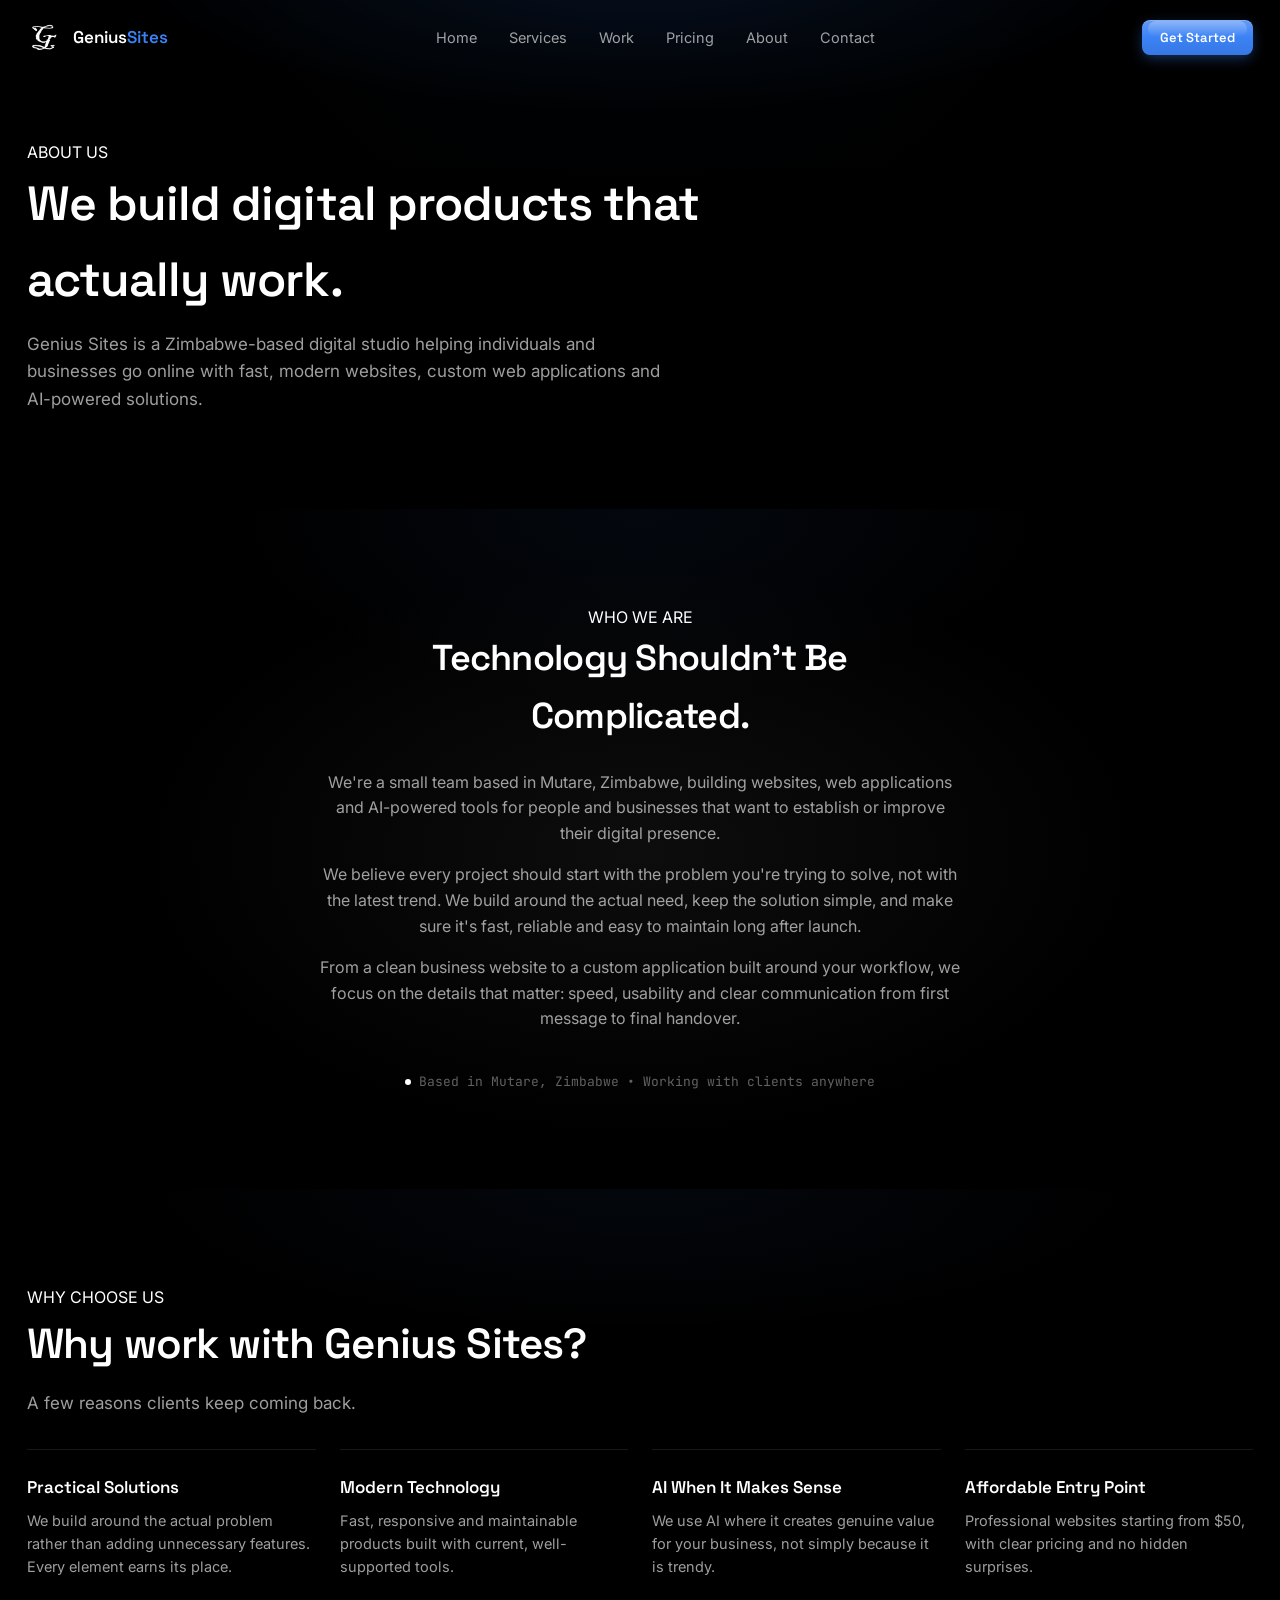
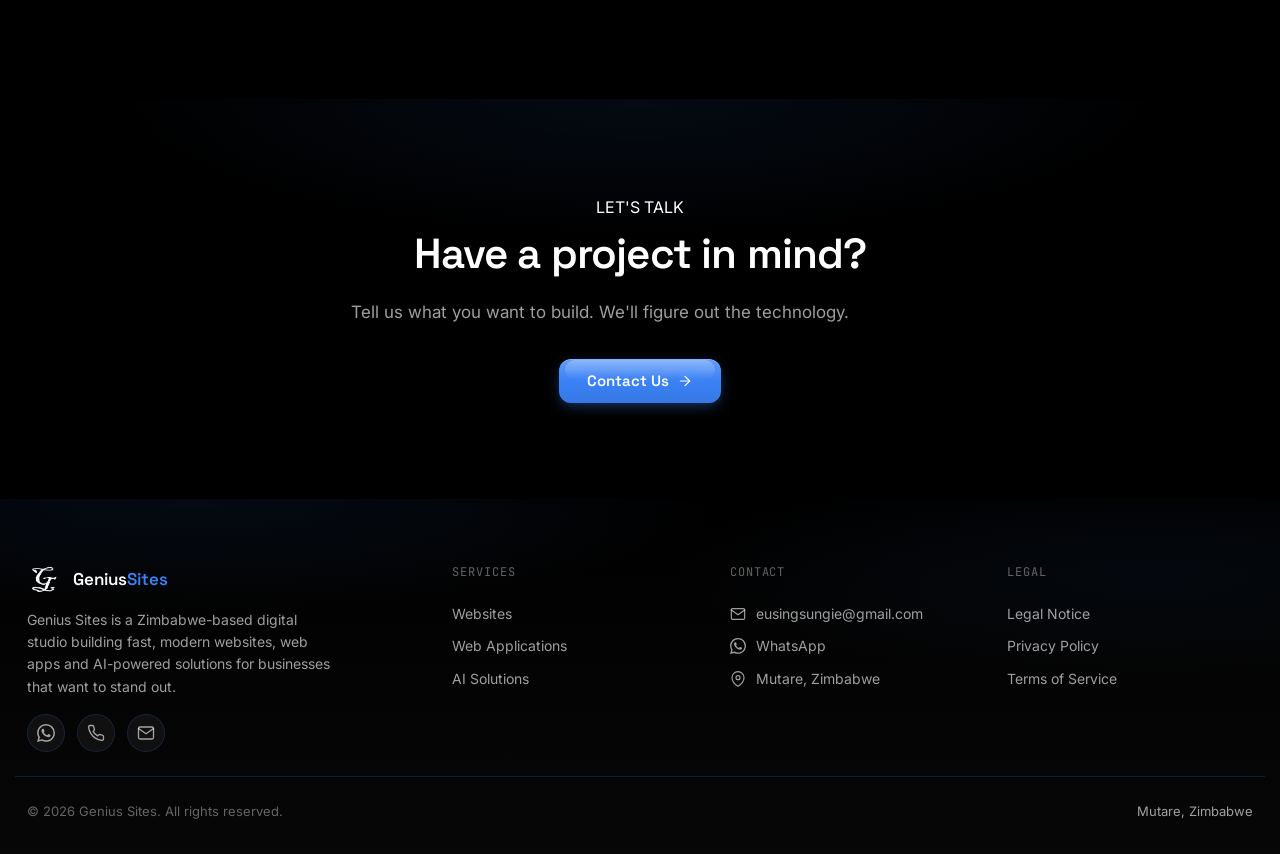
==== commit 9908567c: "Center FAQ heading, link about page CTA to contact page" ====
--- a/about.html
+++ b/about.html
@@ -56,7 +56,7 @@
 <main id="main">
 
   <!-- ============ ABOUT PAGE HERO ============ -->
-  <section class="about-hero" aria-labelledby="about-hero-heading">
+  <section class="page-hero" aria-labelledby="about-hero-heading">
     <div class="container">
       <div class="section-head">
         <p class="eyebrow">ABOUT US</p>
@@ -119,10 +119,9 @@
         <p class="section-head__sub">Tell us what you want to build. We'll figure out the technology.</p>
       </div>
       <div class="about-cta__actions">
-        <a href="index.html#contact" class="btn btn--primary btn--lg">Get Started
+        <a href="contact.html" class="btn btn--primary btn--lg">Contact Us
           <svg class="icon" viewBox="0 0 24 24" fill="none" stroke-width="1.75" stroke-linecap="round" stroke-linejoin="round" aria-hidden="true"><line x1="5" y1="12" x2="19" y2="12"></line><polyline points="12 5 19 12 12 19"></polyline></svg>
         </a>
-        <a href="https://wa.me/263776398294" class="btn btn--ghost btn--lg" target="_blank" rel="noopener">Chat on WhatsApp</a>
       </div>
     </div>
   </section>
--- a/css/style.css
+++ b/css/style.css
@@ -420,7 +420,6 @@
   border-radius: 50%;
   color: var(--text-secondary);
   border: 1px solid rgba(59, 130, 246, 0.18);
-  box-shadow: 0 0 18px -6px var(--brand-glow);
   transition: background var(--dur-fast) var(--ease), color var(--dur-fast) var(--ease), transform var(--dur-fast) var(--ease);
 }
 .hero__contact .icon {
@@ -933,6 +932,24 @@
   min-height: 20px; color: var(--text-primary);
 }
 
+/* Narrow, compact contact form (contact page) */
+.contact-page__inner {
+  display: grid;
+  grid-template-columns: 1fr 1fr;
+  gap: var(--sp-6);
+  align-items: start;
+}
+.contact-form--compact { padding: var(--sp-5); }
+.contact-form--compact .form-field { margin-bottom: var(--sp-3); }
+.contact-form--compact .form-field input,
+.contact-form--compact .form-field select,
+.contact-form--compact .form-field textarea {
+  padding: 8px 10px;
+  font-size: 14px;
+}
+.contact-form--compact textarea { min-height: 80px; }
+.contact-aside--center { width: 100%; }
+
 .contact-aside { display: flex; flex-direction: column; gap: var(--sp-5); }
 .contact-aside--single { width: 100%; max-width: 480px; }
 .whatsapp-cta {
@@ -968,6 +985,78 @@
 .contact-aside__info a:hover { color: var(--brand); }
 .contact-aside__info .icon { margin-top: 2px; stroke: var(--text-tertiary); }
 
+/* ============ CTA BANNER ============ */
+.cta-banner {
+  position: relative;
+  padding: var(--sp-9) 0;
+  text-align: center;
+  overflow: hidden;
+  background:
+    radial-gradient(ellipse 70% 60% at 50% 0%, rgba(59, 130, 246, 0.18), transparent 60%) fixed,
+    linear-gradient(rgba(0, 0, 0, 0.72), rgba(0, 0, 0, 0.82)) fixed,
+    url("../assets/images/burner.png") center / cover no-repeat fixed;
+}
+.cta-banner__inner {
+  display: flex;
+  flex-direction: column;
+  align-items: center;
+}
+.cta-banner .section-head { margin: 0 0 var(--sp-6); }
+.cta-banner__btn { margin-top: 0; }
+
+/* ============ FAQ ============ */
+.faq { padding: var(--sp-9) 0; background: #000; }
+.faq .section-head { text-align: center; margin: 0 auto var(--sp-6); }
+.faq .section-head__sub { margin: 0 auto; }
+.faq__list { max-width: 720px; margin: 0 auto; }
+.faq__item { border-bottom: 1px solid var(--border); }
+.faq__item:first-child { border-top: 1px solid var(--border); }
+.faq__question {
+  width: 100%;
+  display: flex;
+  align-items: center;
+  justify-content: space-between;
+  gap: var(--sp-4);
+  padding: var(--sp-4) 0;
+  font-family: var(--font-display);
+  font-size: 17px;
+  font-weight: 600;
+  text-align: left;
+  color: var(--text-primary);
+  transition: color var(--dur-fast) var(--ease);
+}
+.faq__question:hover { color: var(--brand); }
+.faq__icon {
+  width: 22px;
+  height: 22px;
+  flex-shrink: 0;
+  padding: 4px;
+  border-radius: 50%;
+  border: 1px solid var(--border-strong);
+  background: var(--surface-2);
+  color: var(--text-secondary);
+  transition: transform var(--dur-med) var(--ease), color var(--dur-fast) var(--ease), border-color var(--dur-fast) var(--ease), background var(--dur-fast) var(--ease);
+}
+.faq__question:hover .faq__icon,
+.faq__item.is-open .faq__icon {
+  color: var(--brand);
+  border-color: var(--brand-border);
+}
+.faq__item.is-open .faq__icon { transform: rotate(180deg); background: var(--brand-dim); }
+.faq__answer {
+  display: grid;
+  grid-template-rows: 0fr;
+  transition: grid-template-rows var(--dur-med) var(--ease);
+}
+.faq__item.is-open .faq__answer { grid-template-rows: 1fr; }
+.faq__answer-inner { overflow: hidden; }
+.faq__answer-inner p {
+  color: var(--text-secondary);
+  font-size: 15px;
+  max-width: 640px;
+  padding-bottom: var(--sp-4);
+}
+
 /* ============ FOOTER ============ */
 .footer { padding: var(--sp-8) 0 var(--sp-6); background: radial-gradient(ellipse 60% 45% at 15% 0%, rgba(59, 130, 246, 0.08), transparent 70%), radial-gradient(ellipse 55% 45% at 90% 20%, rgba(59, 130, 246, 0.05), transparent 70%), linear-gradient(180deg, #000 0%, #070707 100%); }
 .footer__inner {
@@ -1014,7 +1103,6 @@
   border-radius: 50%;
   color: var(--text-secondary);
   border: 1px solid rgba(59, 130, 246, 0.18);
-  box-shadow: 0 0 18px -6px var(--brand-glow);
   transition: background var(--dur-fast) var(--ease), color var(--dur-fast) var(--ease), transform var(--dur-fast) var(--ease);
 }
 .footer__social-link .icon {
@@ -1082,16 +1170,28 @@
 .legal__section a { color: var(--brand); }
 .legal__section a:hover { text-decoration: underline; }
 
-/* ============ ABOUT PAGE ============ */
-.about-hero {
+/* ============ SUBPAGE HERO (About / Contact) ============ */
+.page-hero {
+  position: relative;
   padding: calc(var(--nav-h) + var(--sp-8)) 0 var(--sp-9);
+  overflow: hidden;
+}
+.page-hero::before {
+  content: "";
+  position: absolute;
+  inset: -14px;
+  z-index: 0;
+  pointer-events: none;
   background:
     radial-gradient(ellipse 60% 45% at 50% -5%, rgba(59, 130, 246, 0.12), transparent 65%),
-    #000;
-}
-.about-hero .section-head { max-width: 760px; margin-bottom: 0; }
-.about-hero .section-head__title { font-size: clamp(30px, 4.2vw, 48px); }
-.about-hero .section-head__sub { max-width: 640px; margin-top: var(--sp-3); }
+    linear-gradient(rgba(0, 0, 0, 0.72), rgba(0, 0, 0, 0.82)),
+    url("../assets/images/burner.png") center / cover no-repeat;
+  filter: blur(2px);
+}
+.page-hero .container { position: relative; z-index: 1; }
+.page-hero .section-head { max-width: 760px; margin-bottom: 0; }
+.page-hero .section-head__title { font-size: clamp(30px, 4.2vw, 48px); }
+.page-hero .section-head__sub { max-width: 640px; margin-top: var(--sp-3); }
 
 .about-cta {
   padding: var(--sp-9) 0;
--- a/css/responsive.css
+++ b/css/responsive.css
@@ -24,6 +24,7 @@
   .featured__visual { order: -1; }
 
   .contact-grid { grid-template-columns: 1fr; }
+  .contact-page__inner { grid-template-columns: 1fr; }
 
   .footer__inner {
     grid-template-columns: repeat(2, 1fr);
@@ -108,6 +109,10 @@
   /* Values */
   .value-card { padding: var(--sp-4) 0; }
 
+  /* CTA banner */
+  .cta-banner { padding: var(--sp-8) 0; }
+  .cta-banner__btn { width: 100%; justify-content: center; }
+
   /* Contact */
   .form-row { grid-template-columns: 1fr; gap: 0; }
   .contact-form { padding: var(--sp-5); }
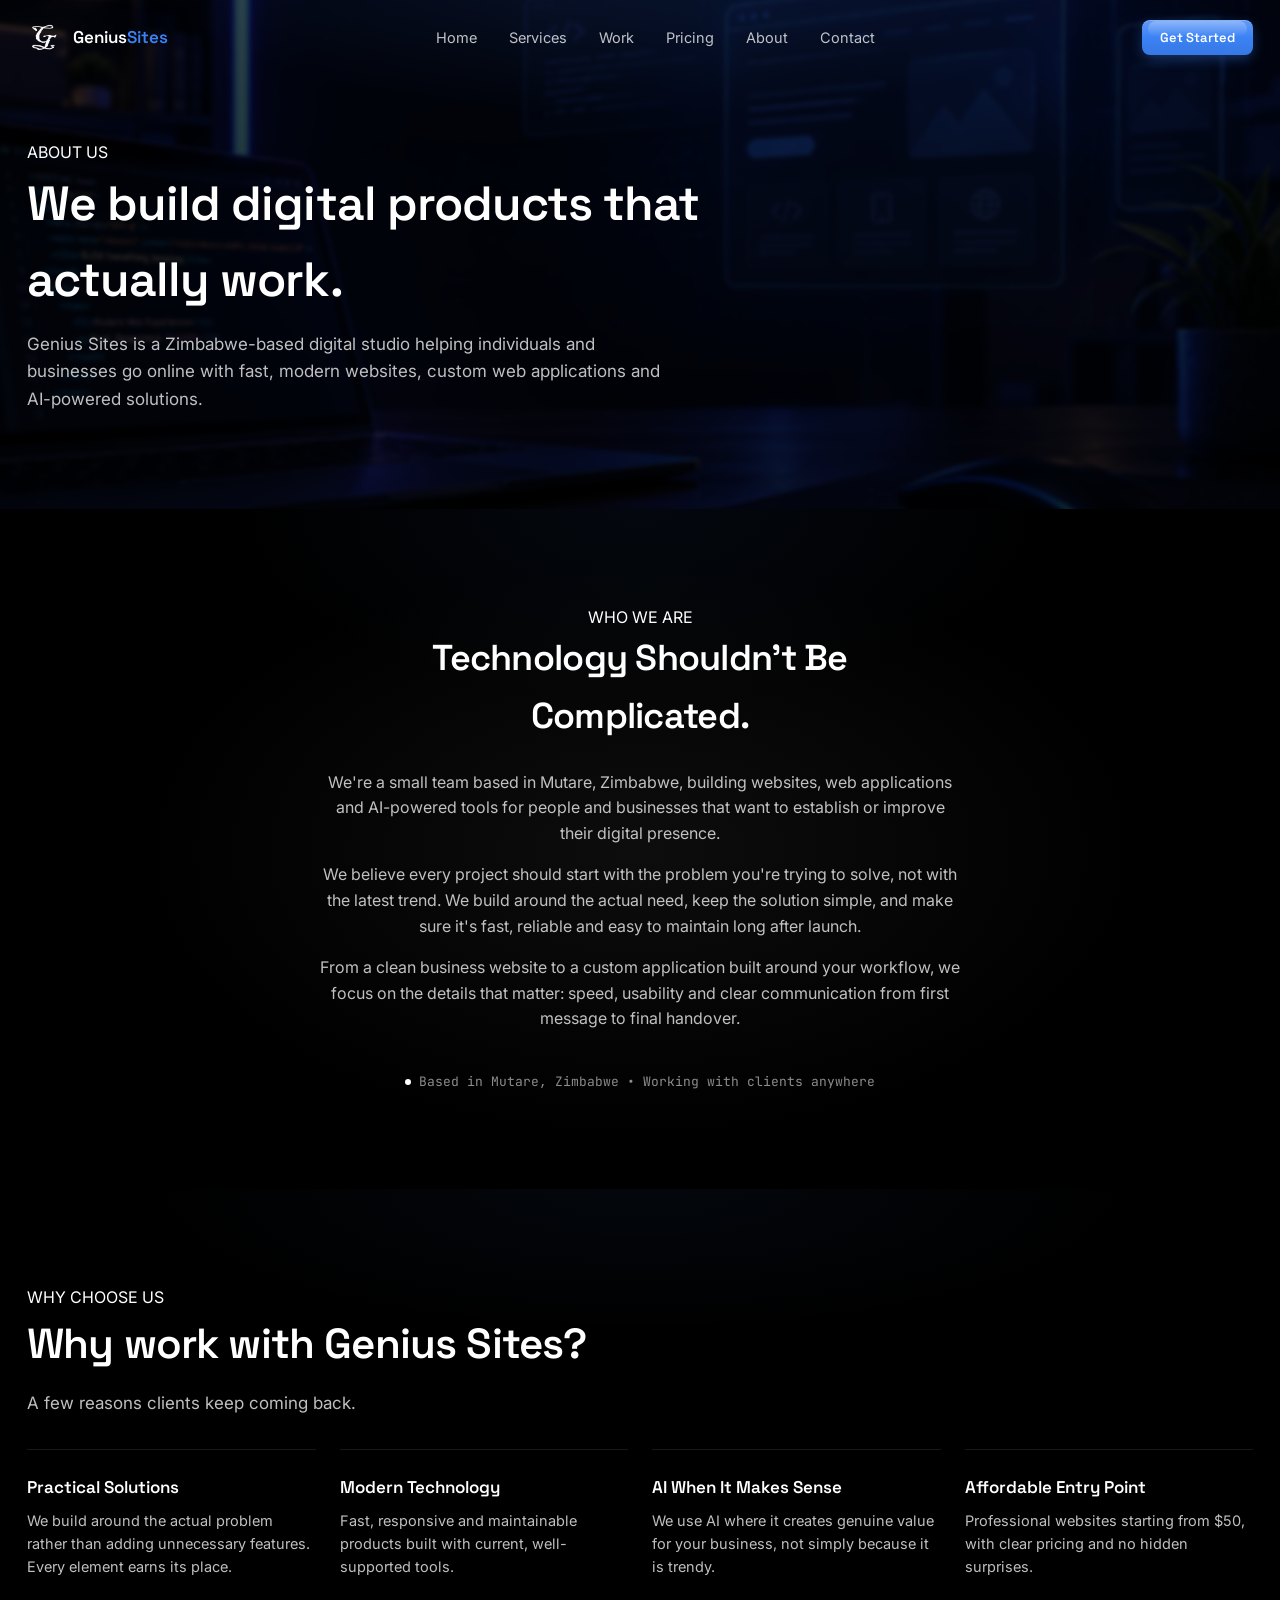
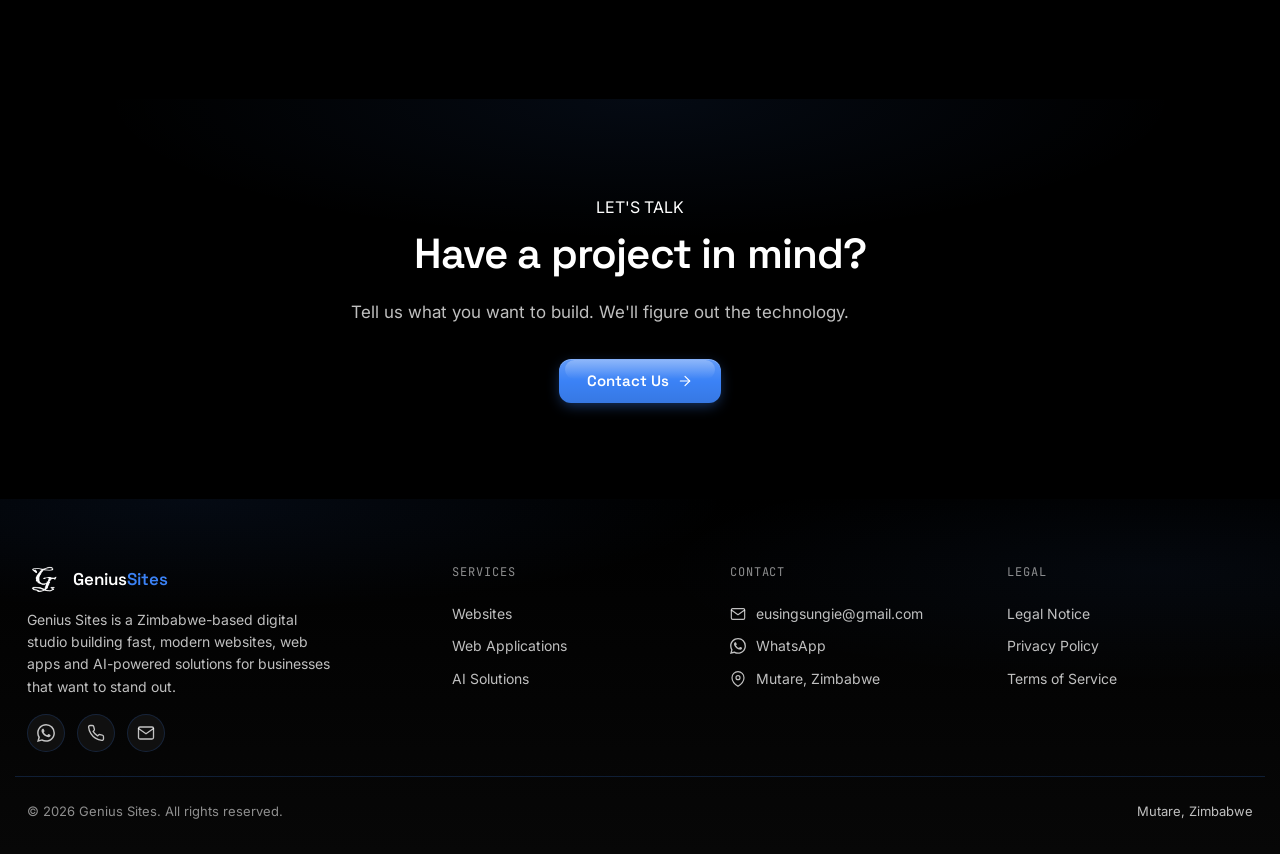
==== commit 7c0f771f: "Fix responsive navigation and mobile layout Move mobile nav out of the navbar (backdrop-filter broke" ====
--- a/about.html
+++ b/about.html
@@ -40,18 +40,19 @@
     </div>
   </div>
 
-  <div class="mobile-nav" id="mobileNav" data-state="closed">
-    <nav aria-label="Mobile">
-      <a href="index.html#home" class="mobile-nav__link">Home</a>
-      <a href="index.html#services" class="mobile-nav__link">Services</a>
-      <a href="index.html#work" class="mobile-nav__link">Work</a>
-      <a href="index.html#pricing" class="mobile-nav__link">Pricing</a>
-      <a href="about.html" class="mobile-nav__link">About</a>
-      <a href="index.html#contact" class="mobile-nav__link">Contact</a>
-    </nav>
-    <a href="index.html#contact" class="btn btn--primary mobile-nav__cta">Get Started <svg class="icon" viewBox="0 0 24 24" fill="none" stroke-width="1.75" stroke-linecap="round" stroke-linejoin="round" aria-hidden="true"><line x1="5" y1="12" x2="19" y2="12"></line><polyline points="12 5 19 12 12 19"></polyline></svg></a>
-  </div>
 </header>
+
+<div class="mobile-nav" id="mobileNav" data-state="closed">
+  <nav aria-label="Mobile">
+    <a href="index.html#home" class="mobile-nav__link">Home</a>
+    <a href="index.html#services" class="mobile-nav__link">Services</a>
+    <a href="index.html#work" class="mobile-nav__link">Work</a>
+    <a href="index.html#pricing" class="mobile-nav__link">Pricing</a>
+    <a href="about.html" class="mobile-nav__link">About</a>
+    <a href="index.html#contact" class="mobile-nav__link">Contact</a>
+  </nav>
+  <a href="index.html#contact" class="btn btn--primary mobile-nav__cta">Get Started <svg class="icon" viewBox="0 0 24 24" fill="none" stroke-width="1.75" stroke-linecap="round" stroke-linejoin="round" aria-hidden="true"><line x1="5" y1="12" x2="19" y2="12"></line><polyline points="12 5 19 12 12 19"></polyline></svg></a>
+</div>
 
 <main id="main">
 
--- a/css/style.css
+++ b/css/style.css
@@ -10,8 +10,8 @@
   --border-strong: rgba(255, 255, 255, 0.18);
 
   --text-primary: #ffffff;
-  --text-secondary: rgba(255, 255, 255, 0.62);
-  --text-tertiary: rgba(255, 255, 255, 0.38);
+  --text-secondary: rgba(255, 255, 255, 0.75);
+  --text-tertiary: rgba(255, 255, 255, 0.55);
 
   /* White is the only accent. Contrast does the work color did before. */
   --accent: #ffffff;
@@ -79,6 +79,8 @@
   font-size: 16px;
   line-height: 1.6;
   -webkit-font-smoothing: antialiased;
+  -moz-osx-font-smoothing: grayscale;
+  text-rendering: optimizeLegibility;
   overflow-x: hidden;
 }
 img { max-width: 100%; display: block; }
@@ -650,7 +652,7 @@
   background: var(--text-tertiary);
 }
 .service-card__cta {
-  font-weight: 600; font-size: 14.5px;
+  font-weight: 500; font-size: 14.5px;
   color: var(--text-primary);
   display: inline-flex; align-items: center; gap: 6px;
 }
@@ -658,7 +660,7 @@
 
 /* ============ AI DEMO / CHAT ============ */
 @keyframes pulse-dot { 0%, 100% { opacity: 1; } 50% { opacity: 0.4; } }
-.chat-widget__title { font-weight: 600; font-size: 14.5px; }
+.chat-widget__title { font-weight: 500; font-size: 14.5px; }
 .chat-widget__subtitle { font-size: 12.5px; color: var(--text-tertiary); }
 
 .chat-widget__body {
@@ -905,7 +907,7 @@
 }
 .form-row { display: grid; grid-template-columns: 1fr 1fr; gap: var(--sp-4); }
 .form-field { margin-bottom: var(--sp-4); display: flex; flex-direction: column; gap: var(--sp-2); }
-.form-field label { font-size: 13.5px; font-weight: 600; color: var(--text-secondary); }
+.form-field label { font-size: 13.5px; font-weight: 500; color: var(--text-secondary); }
 .form-field input, .form-field select, .form-field textarea {
   background: #050505;
   border: 1px solid var(--border-strong);
@@ -1057,6 +1059,51 @@
   padding-bottom: var(--sp-4);
 }
 
+/* ============ PROCESS (contact page) ============ */
+.process { padding: var(--sp-9) 0; background: #000; }
+.process .section-head { text-align: center; margin: 0 auto var(--sp-7); }
+.process .section-head__sub { margin: 0 auto; }
+.process-grid {
+  display: grid;
+  grid-template-columns: repeat(4, 1fr);
+  gap: var(--sp-5);
+}
+.process-card {
+  position: relative;
+  padding: var(--sp-6) var(--sp-5);
+  background:
+    linear-gradient(160deg, rgba(59, 130, 246, 0.06), transparent 35%),
+    linear-gradient(160deg, #0e0e0e 0%, #050505 100%);
+  border: 1px solid var(--border);
+  border-radius: var(--radius-md);
+  transition: transform var(--dur-fast) var(--ease), border-color var(--dur-fast) var(--ease);
+}
+.process-card:hover {
+  transform: translateY(-4px);
+  border-color: var(--brand-border);
+}
+.process-card__num {
+  width: 34px;
+  height: 34px;
+  display: grid;
+  place-items: center;
+  border-radius: 50%;
+  background: var(--surface-2);
+  border: 1px solid var(--brand-border);
+  color: var(--brand);
+  font-family: var(--font-mono);
+  font-size: 14px;
+  font-weight: 500;
+  margin-bottom: var(--sp-4);
+}
+.process-card__title {
+  font-family: var(--font-display);
+  font-size: 17px;
+  font-weight: 600;
+  margin-bottom: var(--sp-2);
+}
+.process-card__desc { color: var(--text-secondary); font-size: 14.5px; }
+
 /* ============ FOOTER ============ */
 .footer { padding: var(--sp-8) 0 var(--sp-6); background: radial-gradient(ellipse 60% 45% at 15% 0%, rgba(59, 130, 246, 0.08), transparent 70%), radial-gradient(ellipse 55% 45% at 90% 20%, rgba(59, 130, 246, 0.05), transparent 70%), linear-gradient(180deg, #000 0%, #070707 100%); }
 .footer__inner {
--- a/css/responsive.css
+++ b/css/responsive.css
@@ -1,5 +1,6 @@
 /* ============================================================
-   RESPONSIVE — tablet (≤1024px) and mobile (≤640px)
+   RESPONSIVE — tablet (≤1024px), phone-landscape (≤760px),
+   phone/small-tablet (≤720px) and mobile (≤640px)
    ============================================================ */
 
 /* ============ TABLET ============ */
@@ -8,15 +9,13 @@
 
   .container { padding: 0 var(--sp-5); }
 
-  .navbar__nav { display: none; }
-  .navbar__toggle { display: flex; }
-
   .service-grid { grid-template-columns: repeat(2, 1fr); }
   .service-card:nth-child(3) { grid-column: 1 / -1; }
 
   .portfolio-grid { grid-template-columns: repeat(2, 1fr); }
   .ideas-grid { grid-template-columns: repeat(2, 1fr); }
   .values-grid { grid-template-columns: repeat(2, 1fr); }
+  .process-grid { grid-template-columns: repeat(2, 1fr); }
 
   .pricing-grid { grid-template-columns: 1fr; max-width: 460px; margin: 0 auto; }
 
@@ -31,6 +30,25 @@
     row-gap: var(--sp-7);
   }
   .footer__brand { grid-column: 1 / -1; }
+
+  /* Single-column featured card keeps a tighter gap */
+  .featured__card { gap: var(--sp-6); }
+
+  /* background-attachment: fixed is unreliable on iOS Safari */
+  .cta-banner { background-attachment: scroll; }
+
+  /* Floating contact rail hidden below desktop widths */
+  .hero__contacts { display: none; }
+}
+
+/* ============ SMALL TABLET / PHONE-LANDSCAPE ============ */
+/* Desktop nav still visible above 720px — tighten it so it fits
+   without wrapping or overflowing before the hamburger kicks in. */
+@media (max-width: 760px) {
+  .navbar__nav { gap: var(--sp-4); }
+  .navbar__link { font-size: 13.5px; }
+  .navbar__actions { gap: var(--sp-3); }
+  .navbar__cta { padding: 9px 14px; font-size: 13px; }
 }
 
 /* ============ MOBILE ============ */
@@ -40,8 +58,69 @@
   body { font-size: 15px; }
   .container { padding: 0 var(--sp-4); }
 
-  /* Navbar */
+  /* Navbar — CTA hidden on phones; the hamburger menu covers nav */
   .navbar__actions .navbar__cta { display: none; }
+
+  /* Hero */
+  .hero { padding: calc(var(--nav-h) + var(--sp-7)) 0 var(--sp-7); }
+
+  /* Featured */
+  .featured-carousel__viewport { border-radius: var(--radius-md); }
+  .featured__card { padding: var(--sp-5); border-radius: var(--radius-md); gap: var(--sp-5); }
+  .featured__browser--image { height: 220px; }
+  .featured__actions { flex-direction: column; }
+  .featured__actions .btn { width: 100%; justify-content: center; }
+  .featured-carousel__arrow { width: 36px; height: 36px; }
+  .featured-carousel__arrow[data-dir="prev"] { left: var(--sp-2); }
+  .featured-carousel__arrow[data-dir="next"] { right: var(--sp-2); }
+
+  /* Services / Portfolio / Ideas / Values → single column */
+  .service-grid,
+  .portfolio-grid,
+  .ideas-grid,
+  .values-grid,
+  .process-grid {
+    grid-template-columns: 1fr;
+  }
+  .service-card:nth-child(3) { grid-column: auto; }
+
+  /* Pricing */
+  .price-card { padding: var(--sp-5); }
+  .price-card__tag { left: var(--sp-5); }
+
+  /* Values */
+  .value-card { padding: var(--sp-4) 0; }
+
+  /* CTA banner */
+  .cta-banner { padding: var(--sp-8) 0; }
+  .cta-banner__btn { width: 100%; justify-content: center; }
+
+  /* Contact */
+  .form-row { grid-template-columns: 1fr; gap: 0; }
+  .contact-form { padding: var(--sp-5); }
+
+  /* Chat widget */
+  .chat-widget__body { height: 280px; }
+  .chat-widget__suggestions { padding: 0 var(--sp-4) var(--sp-3); }
+  .chat-msg { max-width: 90%; }
+
+  /* About page */
+  .about-cta__actions { flex-direction: column; width: 100%; }
+  .about-cta__actions .btn { width: 100%; justify-content: center; }
+
+  /* Footer */
+  .footer__inner { grid-template-columns: 1fr 1fr; gap: var(--sp-5); }
+  .footer__brand { grid-column: 1 / -1; margin-bottom: var(--sp-3); }
+  .footer__bottom { flex-direction: column; align-items: flex-start; gap: var(--sp-2); }
+}
+
+/* ============ PHONE / SMALL TABLET (≤720px) ============ */
+/* The hamburger + full-screen mobile menu appear at ≤720px. Above
+   this width the complete desktop nav bar remains visible. */
+@media (max-width: 720px) {
+  .navbar__nav { display: none; }
+  .navbar__toggle { display: flex; }
+
   .mobile-nav {
     display: block;
     position: fixed;
@@ -49,6 +128,7 @@
     bottom: 0;
     background: rgba(15, 18, 22, 0.98);
     backdrop-filter: blur(10px);
+    -webkit-backdrop-filter: blur(10px);
     padding: var(--sp-6) var(--sp-5);
     transform: translateY(-8px);
     opacity: 0;
@@ -76,63 +156,19 @@
     width: 100%;
     justify-content: center;
   }
+}
 
-  /* Hero */
-  .hero { padding: calc(var(--nav-h) + var(--sp-7)) 0 var(--sp-7); }
+/* ============ SMALL PHONE (≤480px) ============ */
+/* Hero buttons stay side by side down to 480px; below that they stack. */
+@media (max-width: 480px) {
   .hero__actions { flex-direction: column; width: 100%; }
   .hero__actions .btn { width: 100%; justify-content: center; }
-  .hero__contacts { left: var(--sp-3); bottom: var(--sp-3); }
-  .hero__contact { width: 36px; height: 36px; }
-  .hero__contact .icon { width: 16px; height: 16px; }
-
-  /* Featured */
-  .featured-carousel__viewport { border-radius: var(--radius-md); }
-  .featured__card { padding: var(--sp-5); border-radius: var(--radius-md); }
-  .featured__actions { flex-direction: column; }
-  .featured__actions .btn { width: 100%; justify-content: center; }
-  .featured-carousel__arrow { width: 36px; height: 36px; }
-  .featured-carousel__arrow[data-dir="prev"] { left: var(--sp-2); }
-  .featured-carousel__arrow[data-dir="next"] { right: var(--sp-2); }
-
-  /* Services / Portfolio / Ideas / Values → single column */
-  .service-grid,
-  .portfolio-grid,
-  .ideas-grid,
-  .values-grid {
-    grid-template-columns: 1fr;
-  }
-  .service-card:nth-child(3) { grid-column: auto; }
-
-  /* Pricing */
-  .price-card { padding: var(--sp-5); }
-
-  /* Values */
-  .value-card { padding: var(--sp-4) 0; }
-
-  /* CTA banner */
-  .cta-banner { padding: var(--sp-8) 0; }
-  .cta-banner__btn { width: 100%; justify-content: center; }
-
-  /* Contact */
-  .form-row { grid-template-columns: 1fr; gap: 0; }
-  .contact-form { padding: var(--sp-5); }
-
-  /* Chat widget */
-  .chat-widget__body { height: 280px; }
-  .chat-widget__suggestions { padding: 0 var(--sp-4) var(--sp-3); }
-  .chat-msg { max-width: 90%; }
-
-  /* About page */
-  .about-cta__actions { flex-direction: column; width: 100%; }
-  .about-cta__actions .btn { width: 100%; justify-content: center; }
-
-  /* Footer */
-  .footer__inner { grid-template-columns: 1fr 1fr; gap: var(--sp-5); }
-  .footer__brand { grid-column: 1 / -1; margin-bottom: var(--sp-3); }
 }
 
 /* Ensure no horizontal scroll on very narrow devices */
 @media (max-width: 380px) {
   .hero__headline { font-size: 30px; }
   .price-card__amount { font-size: 28px; }
+  .footer__inner { grid-template-columns: 1fr; gap: var(--sp-6); }
+  .mobile-nav__link { font-size: 20px; }
 }
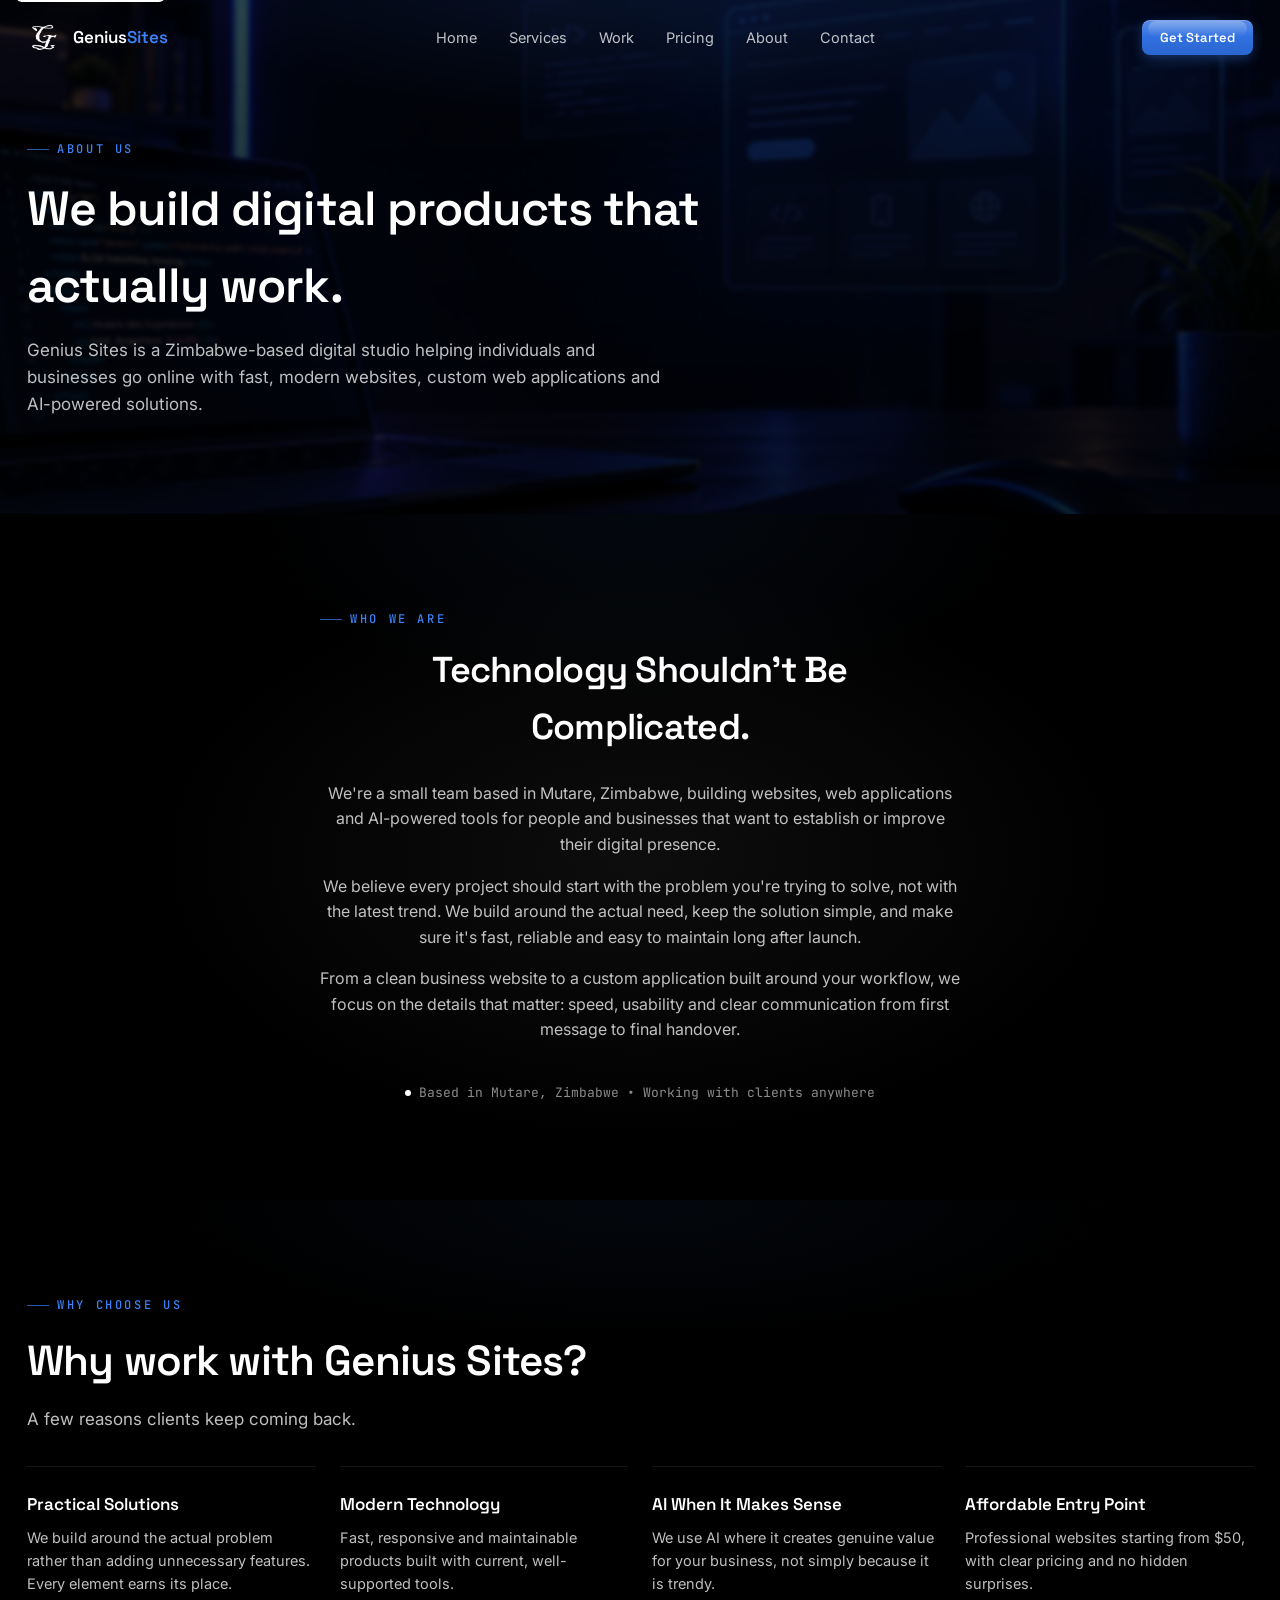
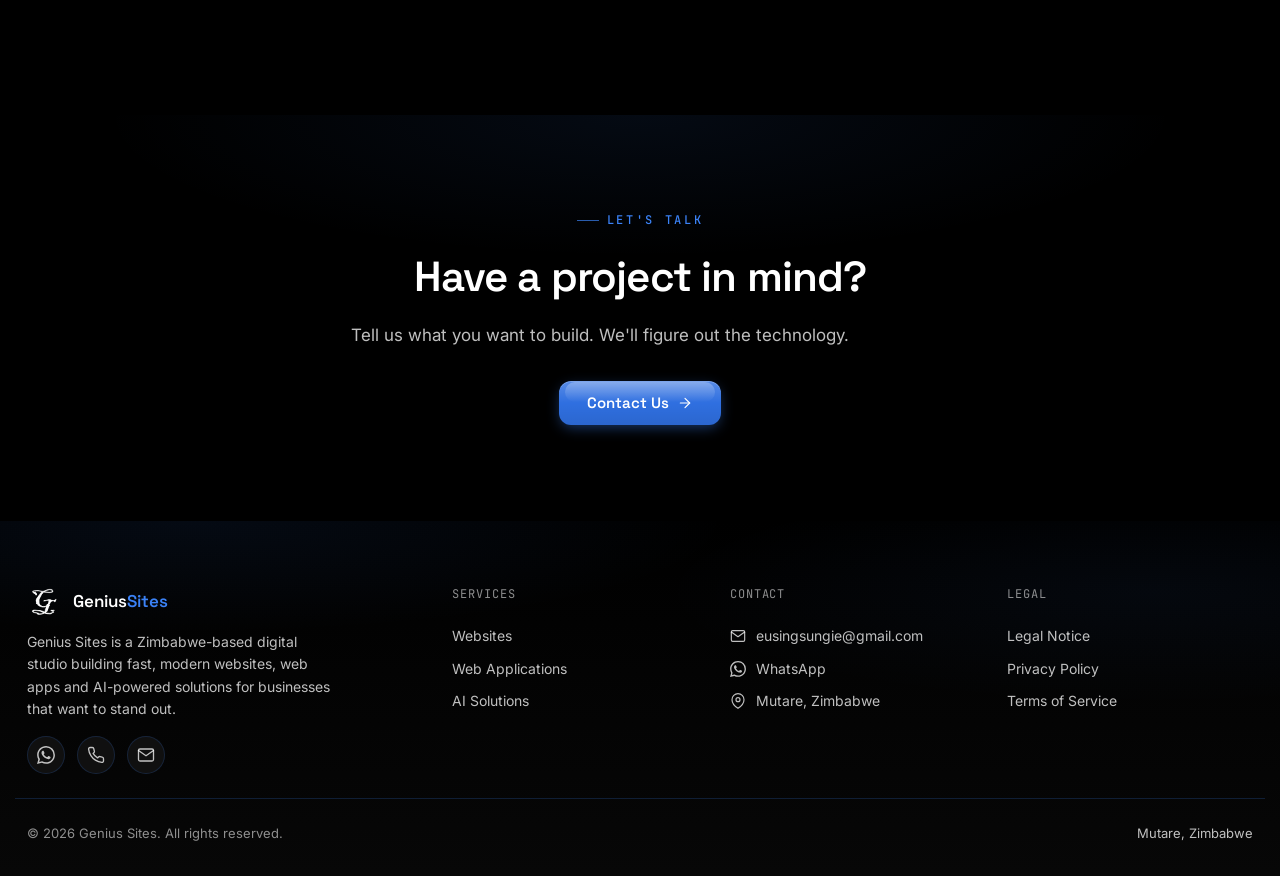
==== commit 6f00d378: "final version b4 deployemnet" ====
--- a/about.html
+++ b/about.html
@@ -6,6 +6,20 @@
 <meta name="viewport" content="width=device-width, initial-scale=1.0">
 <title>About Us — Genius Sites</title>
 <meta name="description" content="Learn about Genius Sites, a Zimbabwe-based digital studio building fast, modern websites, custom web applications and AI-powered solutions — and why businesses choose to work with us.">
+<link rel="icon" type="image/png" href="assets/icons/logo.png">
+<link rel="canonical" href="https://www.geniusites.space/about.html">
+<meta property="og:type" content="website">
+<meta property="og:site_name" content="Genius Sites">
+<meta property="og:title" content="About Us — Genius Sites">
+<meta property="og:description" content="Learn about Genius Sites, a Zimbabwe-based digital studio building fast, modern websites, custom web applications and AI-powered solutions — and why businesses choose to work with us.">
+<meta property="og:url" content="https://www.geniusites.space/about.html">
+<meta property="og:image" content="https://www.geniusites.space/assets/images/burner.png">
+<meta property="og:image:width" content="1774">
+<meta property="og:image:height" content="887">
+<meta name="twitter:card" content="summary_large_image">
+<meta name="twitter:title" content="About Us — Genius Sites">
+<meta name="twitter:description" content="Learn about Genius Sites, a Zimbabwe-based digital studio building fast, modern websites, custom web applications and AI-powered solutions — and why businesses choose to work with us.">
+<meta name="twitter:image" content="https://www.geniusites.space/assets/images/burner.png">
 <link rel="preconnect" href="https://fonts.googleapis.com">
 <link rel="preconnect" href="https://fonts.gstatic.com" crossorigin>
 <link href="https://fonts.googleapis.com/css2?family=Space+Grotesk:wght@400;500;600;700&family=Inter:wght@400;500;600;700&family=JetBrains+Mono:wght@400;500&display=swap" rel="stylesheet">
@@ -13,6 +27,7 @@
 <link rel="stylesheet" href="css/responsive.css">
 </head>
 <body>
+<a class="skip-link" href="#main">Skip to content</a>
 <!-- ============ NAVBAR ============ -->
 <header class="navbar" id="navbar">
   <div class="navbar__inner container">
--- a/css/style.css
+++ b/css/style.css
@@ -22,6 +22,7 @@
   /* Brand accent — electric blue, used sparingly across touchpoints */
   --brand: #3b82f6;
   --brand-hover: #2563eb;
+  --brand-deep: #2f6fe0;
   --brand-dim: rgba(59, 130, 246, 0.14);
   --brand-glow: rgba(59, 130, 246, 0.45);
   --brand-border: rgba(59, 130, 246, 0.4);
@@ -135,6 +136,25 @@
 }
 
 /* ============ TYPOGRAPHY ============ */
+.eyebrow {
+  display: flex;
+  align-items: center;
+  gap: var(--sp-2);
+  font-family: var(--font-mono);
+  font-size: 12px;
+  font-weight: 500;
+  letter-spacing: 0.22em;
+  text-transform: uppercase;
+  color: var(--brand);
+  margin-bottom: var(--sp-3);
+}
+.eyebrow::before {
+  content: "";
+  width: 22px;
+  height: 1px;
+  background: var(--brand);
+  opacity: 0.7;
+}
 .section-head {
   max-width: 640px;
   margin: 0 0 var(--sp-6);
@@ -180,7 +200,7 @@
 /* Primary — glossy 3D signature */
 .btn--primary, .btn-primary {
   position: relative;
-  background: linear-gradient(180deg, rgba(255,255,255,0.20) 0%, rgba(255,255,255,0) 50%, rgba(0,0,0,0.08) 100%), var(--brand);
+  background: linear-gradient(180deg, rgba(255,255,255,0.20) 0%, rgba(255,255,255,0) 50%, rgba(0,0,0,0.08) 100%), var(--brand-deep);
   color: #fff;
   box-shadow: 0 4px 14px -2px var(--brand-glow), inset 0 1px 0 rgba(255,255,255,0.22);
 }
@@ -239,7 +259,7 @@
   color: var(--text-secondary);
   background: var(--surface-2);
 }
-.badge--accent { color: #fff; border-color: var(--brand); background: var(--brand); font-weight: 600; }
+.badge--accent { color: #fff; border-color: var(--brand-deep); background: var(--brand-deep); font-weight: 600; }
 
 /* ============ NAVBAR ============ */
 .navbar {
@@ -484,7 +504,7 @@
 .featured__browser--image {
   position: relative;
   height: 360px;
-  background-size: contain;
+  background-size: cover;
   background-position: center;
   background-repeat: no-repeat;
 }
@@ -658,97 +678,6 @@
 }
 .service-card__cta:hover { color: var(--text-secondary); }
 
-/* ============ AI DEMO / CHAT ============ */
-@keyframes pulse-dot { 0%, 100% { opacity: 1; } 50% { opacity: 0.4; } }
-.chat-widget__title { font-weight: 500; font-size: 14.5px; }
-.chat-widget__subtitle { font-size: 12.5px; color: var(--text-tertiary); }
-
-.chat-widget__body {
-  height: 320px;
-  overflow-y: auto;
-  padding: var(--sp-5);
-  display: flex;
-  flex-direction: column;
-  gap: var(--sp-3);
-}
-.chat-msg {
-  max-width: 82%;
-  padding: 10px 14px;
-  border-radius: var(--radius-md);
-  font-size: 14.5px;
-  line-height: 1.5;
-  animation: msg-in var(--dur-med) var(--ease);
-}
-@keyframes msg-in { from { opacity: 0; transform: translateY(6px); } to { opacity: 1; transform: translateY(0); } }
-.chat-msg--ai {
-  background: var(--surface-2);
-  border: 1px solid var(--border);
-  align-self: flex-start;
-  border-bottom-left-radius: 4px;
-}
-.chat-msg--user {
-  background: #fff;
-  color: #000;
-  align-self: flex-end;
-  border-bottom-right-radius: 4px;
-}
-.chat-typing {
-  display: inline-flex; gap: 4px;
-  padding: 12px 14px;
-  background: var(--surface-2);
-  border: 1px solid var(--border);
-  border-radius: var(--radius-md);
-  border-bottom-left-radius: 4px;
-  align-self: flex-start;
-}
-.chat-typing span {
-  width: 6px; height: 6px; border-radius: 50%;
-  background: var(--text-tertiary);
-  animation: typing-bounce 1.1s infinite ease-in-out;
-}
-.chat-typing span:nth-child(2) { animation-delay: 0.15s; }
-.chat-typing span:nth-child(3) { animation-delay: 0.3s; }
-@keyframes typing-bounce { 0%, 60%, 100% { transform: translateY(0); opacity: 0.5; } 30% { transform: translateY(-4px); opacity: 1; } }
-
-.chat-widget__suggestions {
-  display: flex; flex-wrap: wrap; gap: var(--sp-2);
-  padding: 0 var(--sp-5) var(--sp-4);
-}
-.chip {
-  font-size: 12.5px;
-  color: var(--text-secondary);
-  background: var(--surface-2);
-  border: 1px solid var(--border);
-  border-radius: var(--radius-full);
-  padding: 7px 13px;
-  transition: border-color var(--dur-fast) var(--ease), color var(--dur-fast) var(--ease);
-}
-.chip:hover { border-color: var(--border-strong); color: var(--text-primary); }
-
-.chat-widget__input-row {
-  display: flex; align-items: center; gap: var(--sp-3);
-  padding: var(--sp-4) var(--sp-5);
-  border-top: 1px solid var(--border);
-}
-.chat-widget__input-row input {
-  flex: 1;
-  background: var(--surface-2);
-  border: 1px solid var(--border);
-  border-radius: var(--radius-full);
-  padding: 11px 16px;
-  color: var(--text-primary);
-}
-.chat-widget__input-row input:focus { outline: none; border-color: var(--border-strong); }
-.chat-widget__send {
-  width: 38px; height: 38px; flex-shrink: 0;
-  display: grid; place-items: center;
-  border-radius: 50%;
-  background: var(--brand);
-  color: #fff;
-  transition: background var(--dur-fast) var(--ease);
-}
-.chat-widget__send:hover { background: var(--brand-hover); }
-
 /* ============ PORTFOLIO ============ */
 .portfolio { padding: var(--sp-9) 0; background: #000; }
 .portfolio-grid {
@@ -1004,12 +933,14 @@
   align-items: center;
 }
 .cta-banner .section-head { margin: 0 0 var(--sp-6); }
+.cta-banner .eyebrow,
+.about-cta .eyebrow,
+.process .eyebrow { justify-content: center; }
 .cta-banner__btn { margin-top: 0; }
 
 /* ============ FAQ ============ */
 .faq { padding: var(--sp-9) 0; background: #000; }
-.faq .section-head { text-align: center; margin: 0 auto var(--sp-6); }
-.faq .section-head__sub { margin: 0 auto; }
+.faq .section-head { text-align: center; margin: 0 auto var(--sp-6); }.faq .section-head__sub { margin: 0 auto; }
 .faq__list { max-width: 720px; margin: 0 auto; }
 .faq__item { border-bottom: 1px solid var(--border); }
 .faq__item:first-child { border-top: 1px solid var(--border); }
--- a/css/responsive.css
+++ b/css/responsive.css
@@ -70,9 +70,8 @@
   .featured__browser--image { height: 220px; }
   .featured__actions { flex-direction: column; }
   .featured__actions .btn { width: 100%; justify-content: center; }
-  .featured-carousel__arrow { width: 36px; height: 36px; }
-  .featured-carousel__arrow[data-dir="prev"] { left: var(--sp-2); }
-  .featured-carousel__arrow[data-dir="next"] { right: var(--sp-2); }
+  /* Arrows removed on touch devices — swipe to change project */
+  .featured-carousel__arrow { display: none; }
 
   /* Services / Portfolio / Ideas / Values → single column */
   .service-grid,
@@ -98,11 +97,6 @@
   /* Contact */
   .form-row { grid-template-columns: 1fr; gap: 0; }
   .contact-form { padding: var(--sp-5); }
-
-  /* Chat widget */
-  .chat-widget__body { height: 280px; }
-  .chat-widget__suggestions { padding: 0 var(--sp-4) var(--sp-3); }
-  .chat-msg { max-width: 90%; }
 
   /* About page */
   .about-cta__actions { flex-direction: column; width: 100%; }
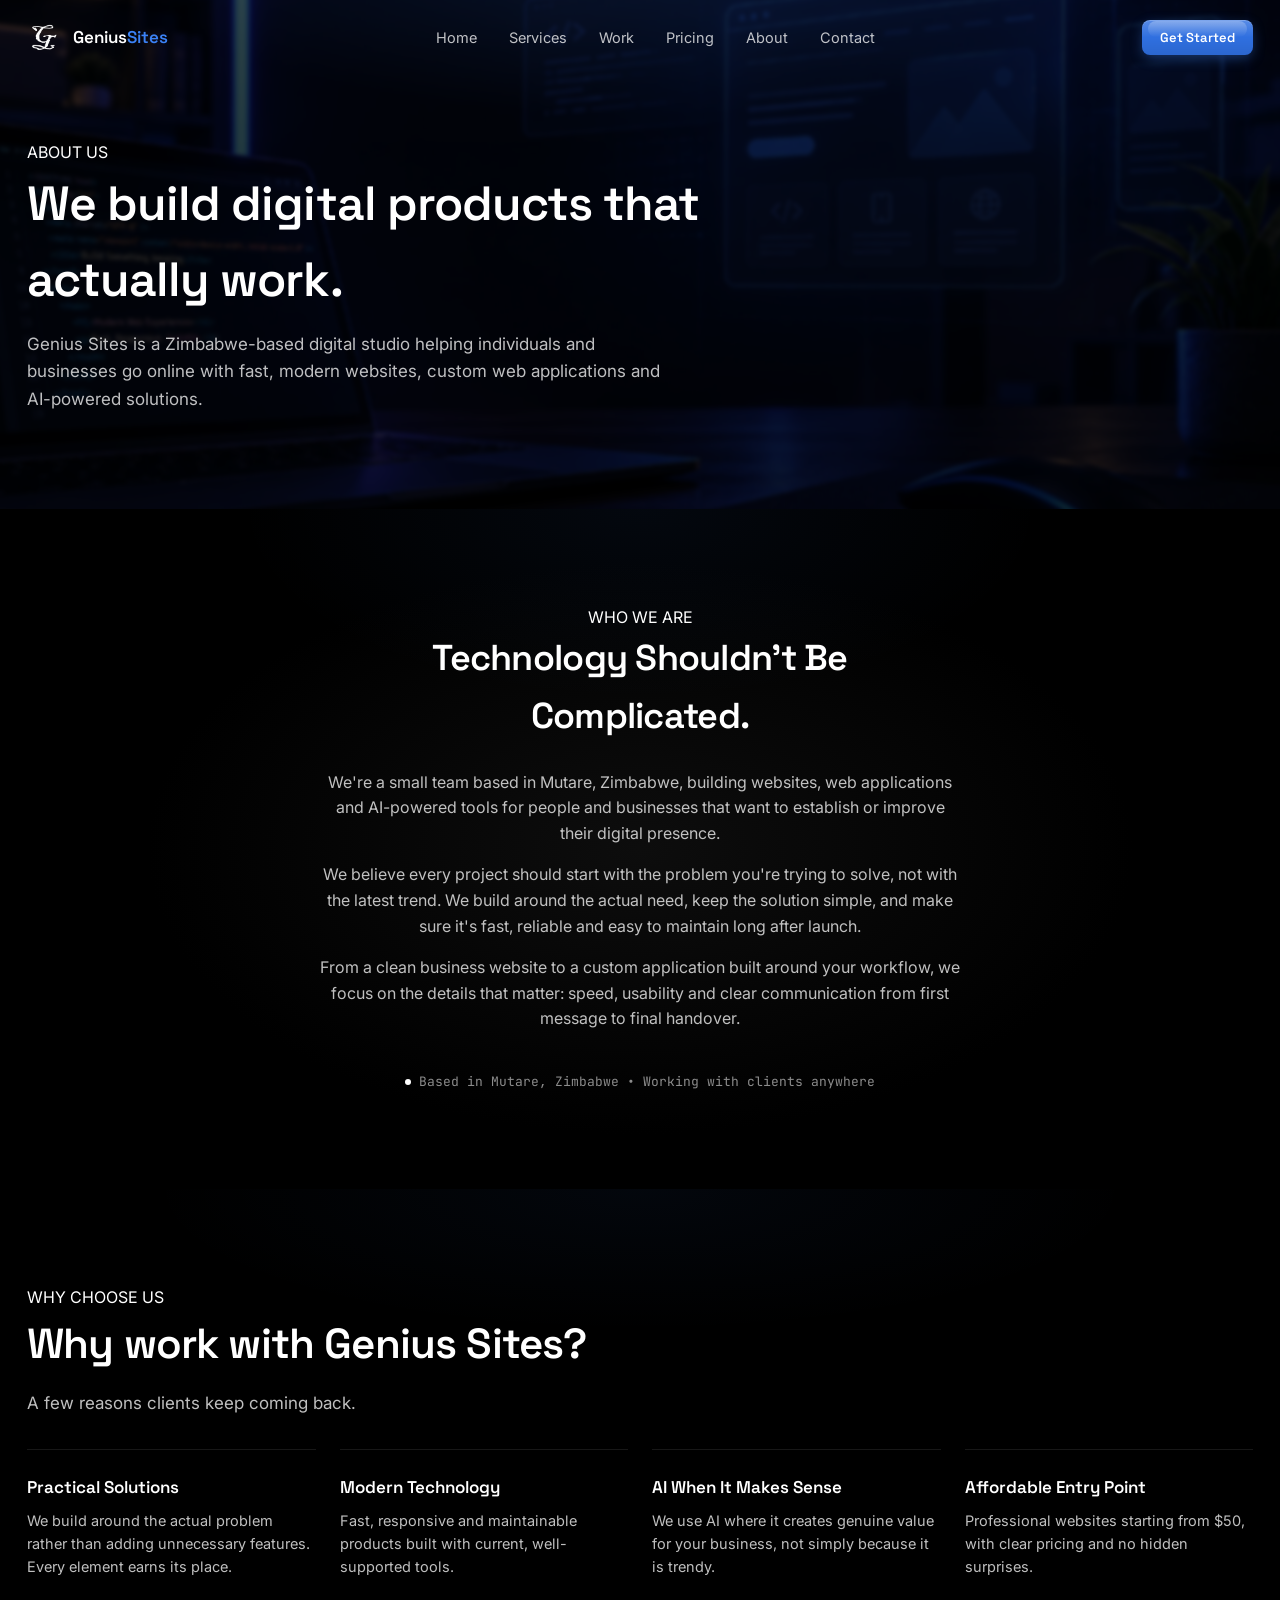
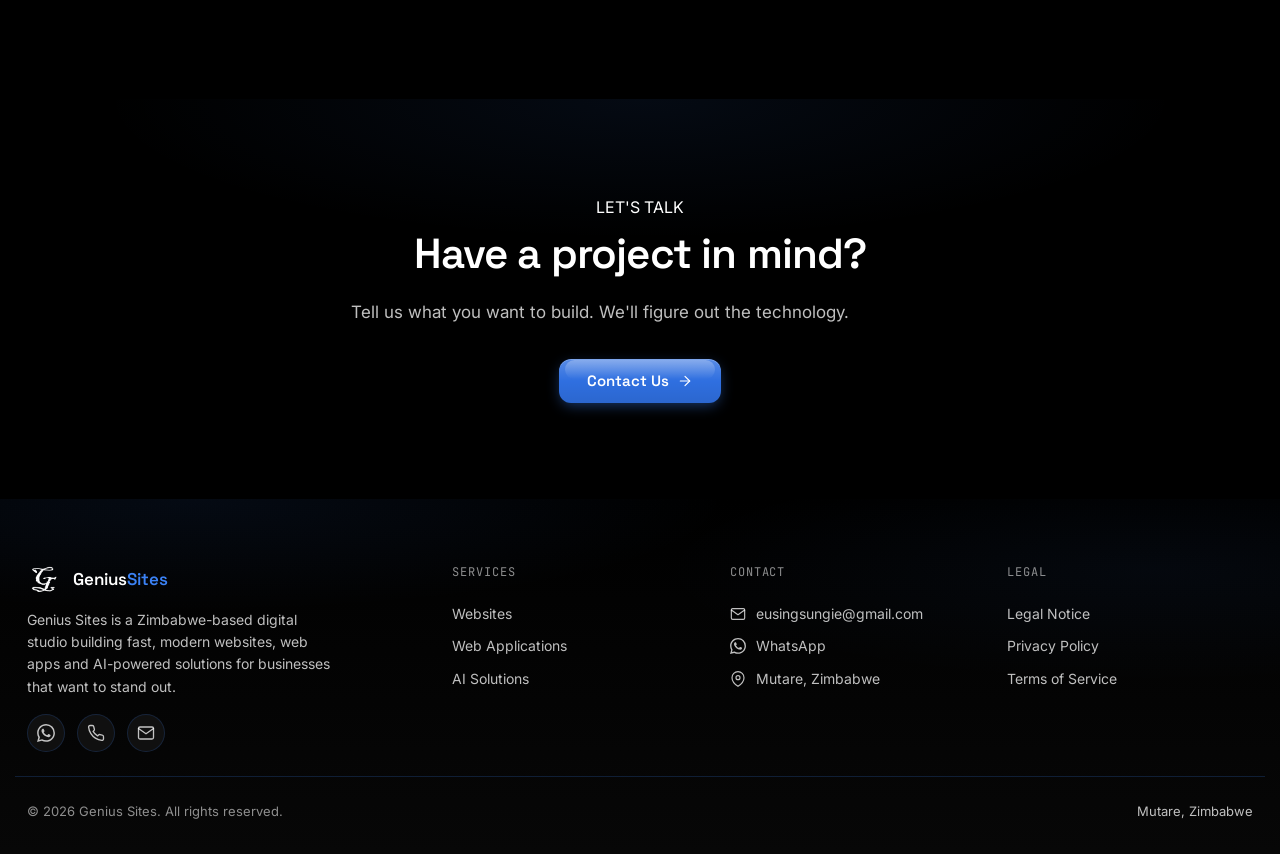
==== commit d21993ff: "Fix Live Demo clicks blocked by carousel drag, switch domain to .co.zw, remove skip-links and revert" ====
--- a/about.html
+++ b/about.html
@@ -7,19 +7,19 @@
 <title>About Us — Genius Sites</title>
 <meta name="description" content="Learn about Genius Sites, a Zimbabwe-based digital studio building fast, modern websites, custom web applications and AI-powered solutions — and why businesses choose to work with us.">
 <link rel="icon" type="image/png" href="assets/icons/logo.png">
-<link rel="canonical" href="https://www.geniusites.space/about.html">
+<link rel="canonical" href="https://www.geniusites.co.zw/about.html">
 <meta property="og:type" content="website">
 <meta property="og:site_name" content="Genius Sites">
 <meta property="og:title" content="About Us — Genius Sites">
 <meta property="og:description" content="Learn about Genius Sites, a Zimbabwe-based digital studio building fast, modern websites, custom web applications and AI-powered solutions — and why businesses choose to work with us.">
-<meta property="og:url" content="https://www.geniusites.space/about.html">
-<meta property="og:image" content="https://www.geniusites.space/assets/images/burner.png">
+<meta property="og:url" content="https://www.geniusites.co.zw/about.html">
+<meta property="og:image" content="https://www.geniusites.co.zw/assets/images/burner.png">
 <meta property="og:image:width" content="1774">
 <meta property="og:image:height" content="887">
 <meta name="twitter:card" content="summary_large_image">
 <meta name="twitter:title" content="About Us — Genius Sites">
 <meta name="twitter:description" content="Learn about Genius Sites, a Zimbabwe-based digital studio building fast, modern websites, custom web applications and AI-powered solutions — and why businesses choose to work with us.">
-<meta name="twitter:image" content="https://www.geniusites.space/assets/images/burner.png">
+<meta name="twitter:image" content="https://www.geniusites.co.zw/assets/images/burner.png">
 <link rel="preconnect" href="https://fonts.googleapis.com">
 <link rel="preconnect" href="https://fonts.gstatic.com" crossorigin>
 <link href="https://fonts.googleapis.com/css2?family=Space+Grotesk:wght@400;500;600;700&family=Inter:wght@400;500;600;700&family=JetBrains+Mono:wght@400;500&display=swap" rel="stylesheet">
@@ -27,7 +27,6 @@
 <link rel="stylesheet" href="css/responsive.css">
 </head>
 <body>
-<a class="skip-link" href="#main">Skip to content</a>
 <!-- ============ NAVBAR ============ -->
 <header class="navbar" id="navbar">
   <div class="navbar__inner container">
--- a/css/style.css
+++ b/css/style.css
@@ -136,25 +136,6 @@
 }
 
 /* ============ TYPOGRAPHY ============ */
-.eyebrow {
-  display: flex;
-  align-items: center;
-  gap: var(--sp-2);
-  font-family: var(--font-mono);
-  font-size: 12px;
-  font-weight: 500;
-  letter-spacing: 0.22em;
-  text-transform: uppercase;
-  color: var(--brand);
-  margin-bottom: var(--sp-3);
-}
-.eyebrow::before {
-  content: "";
-  width: 22px;
-  height: 1px;
-  background: var(--brand);
-  opacity: 0.7;
-}
 .section-head {
   max-width: 640px;
   margin: 0 0 var(--sp-6);
@@ -933,14 +914,12 @@
   align-items: center;
 }
 .cta-banner .section-head { margin: 0 0 var(--sp-6); }
-.cta-banner .eyebrow,
-.about-cta .eyebrow,
-.process .eyebrow { justify-content: center; }
 .cta-banner__btn { margin-top: 0; }
 
 /* ============ FAQ ============ */
 .faq { padding: var(--sp-9) 0; background: #000; }
-.faq .section-head { text-align: center; margin: 0 auto var(--sp-6); }.faq .section-head__sub { margin: 0 auto; }
+.faq .section-head { text-align: center; margin: 0 auto var(--sp-6); }
+.faq .section-head__sub { margin: 0 auto; }
 .faq__list { max-width: 720px; margin: 0 auto; }
 .faq__item { border-bottom: 1px solid var(--border); }
 .faq__item:first-child { border-top: 1px solid var(--border); }
